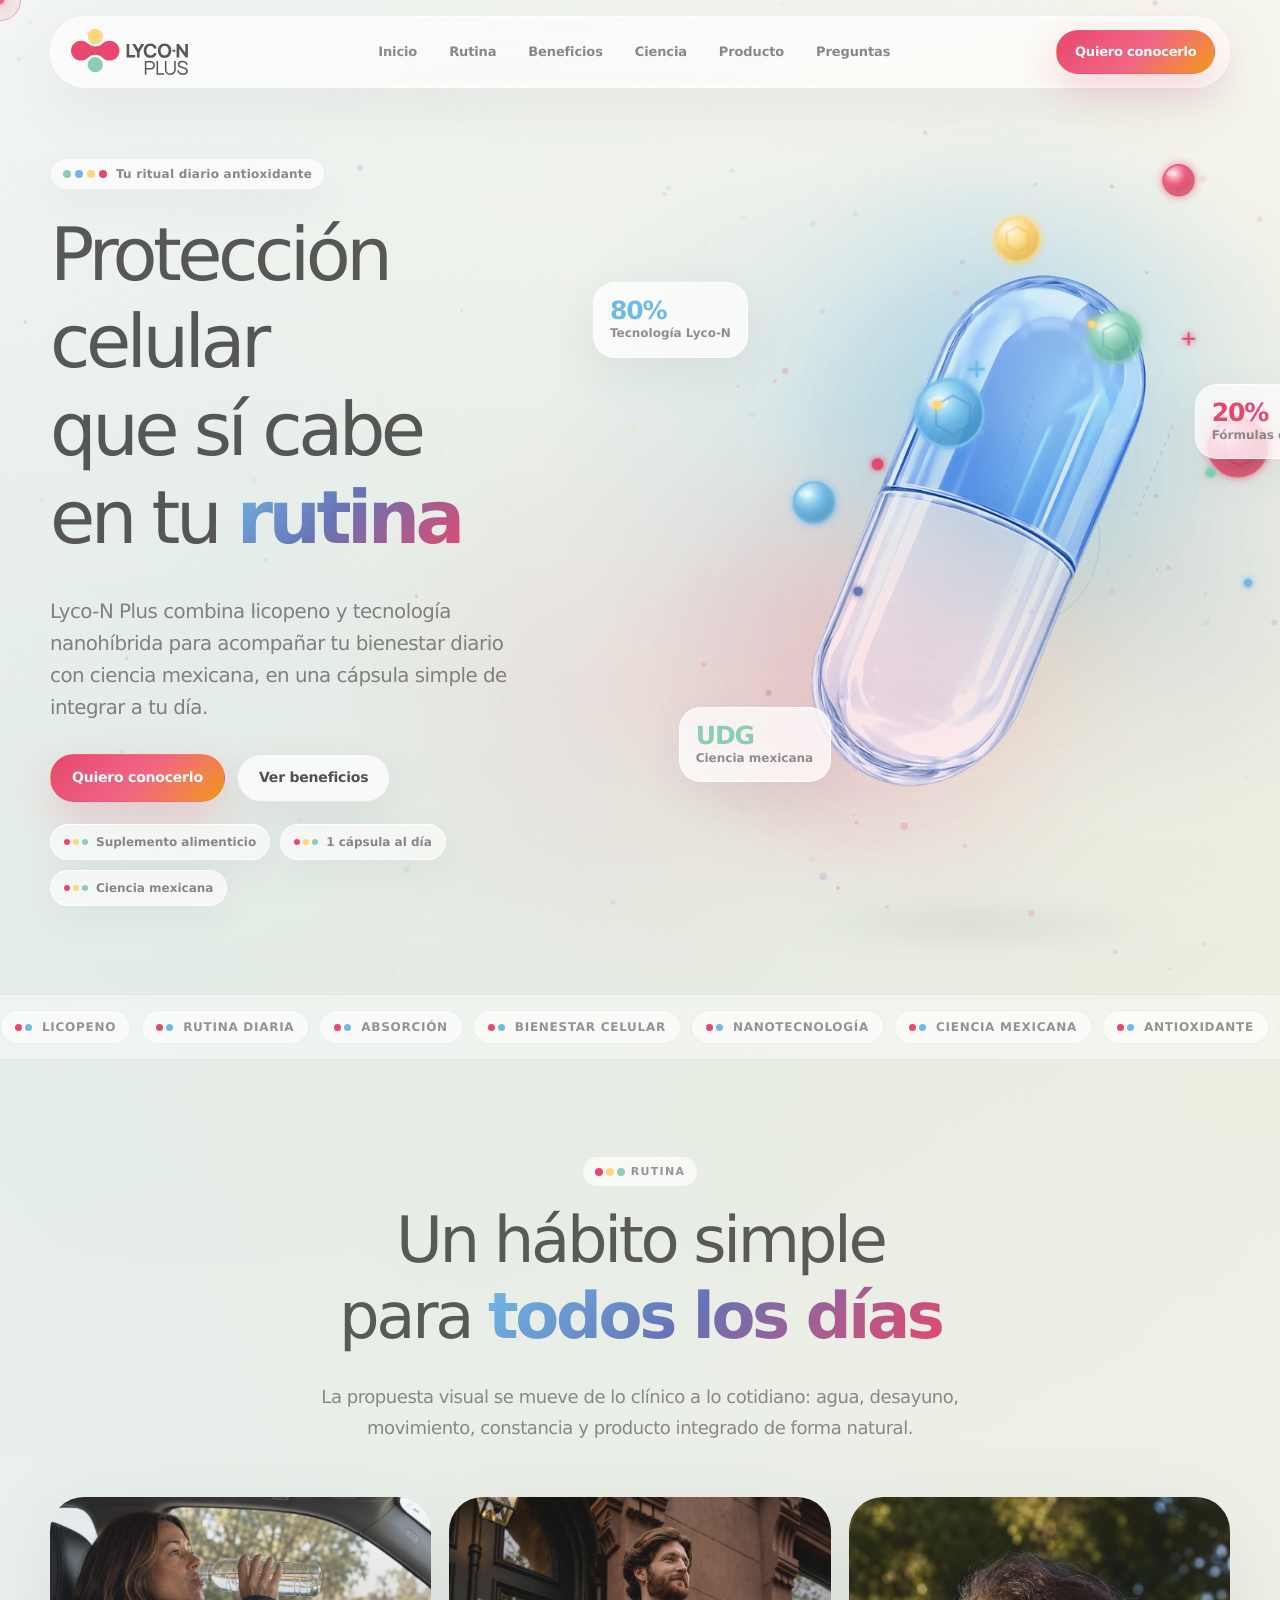
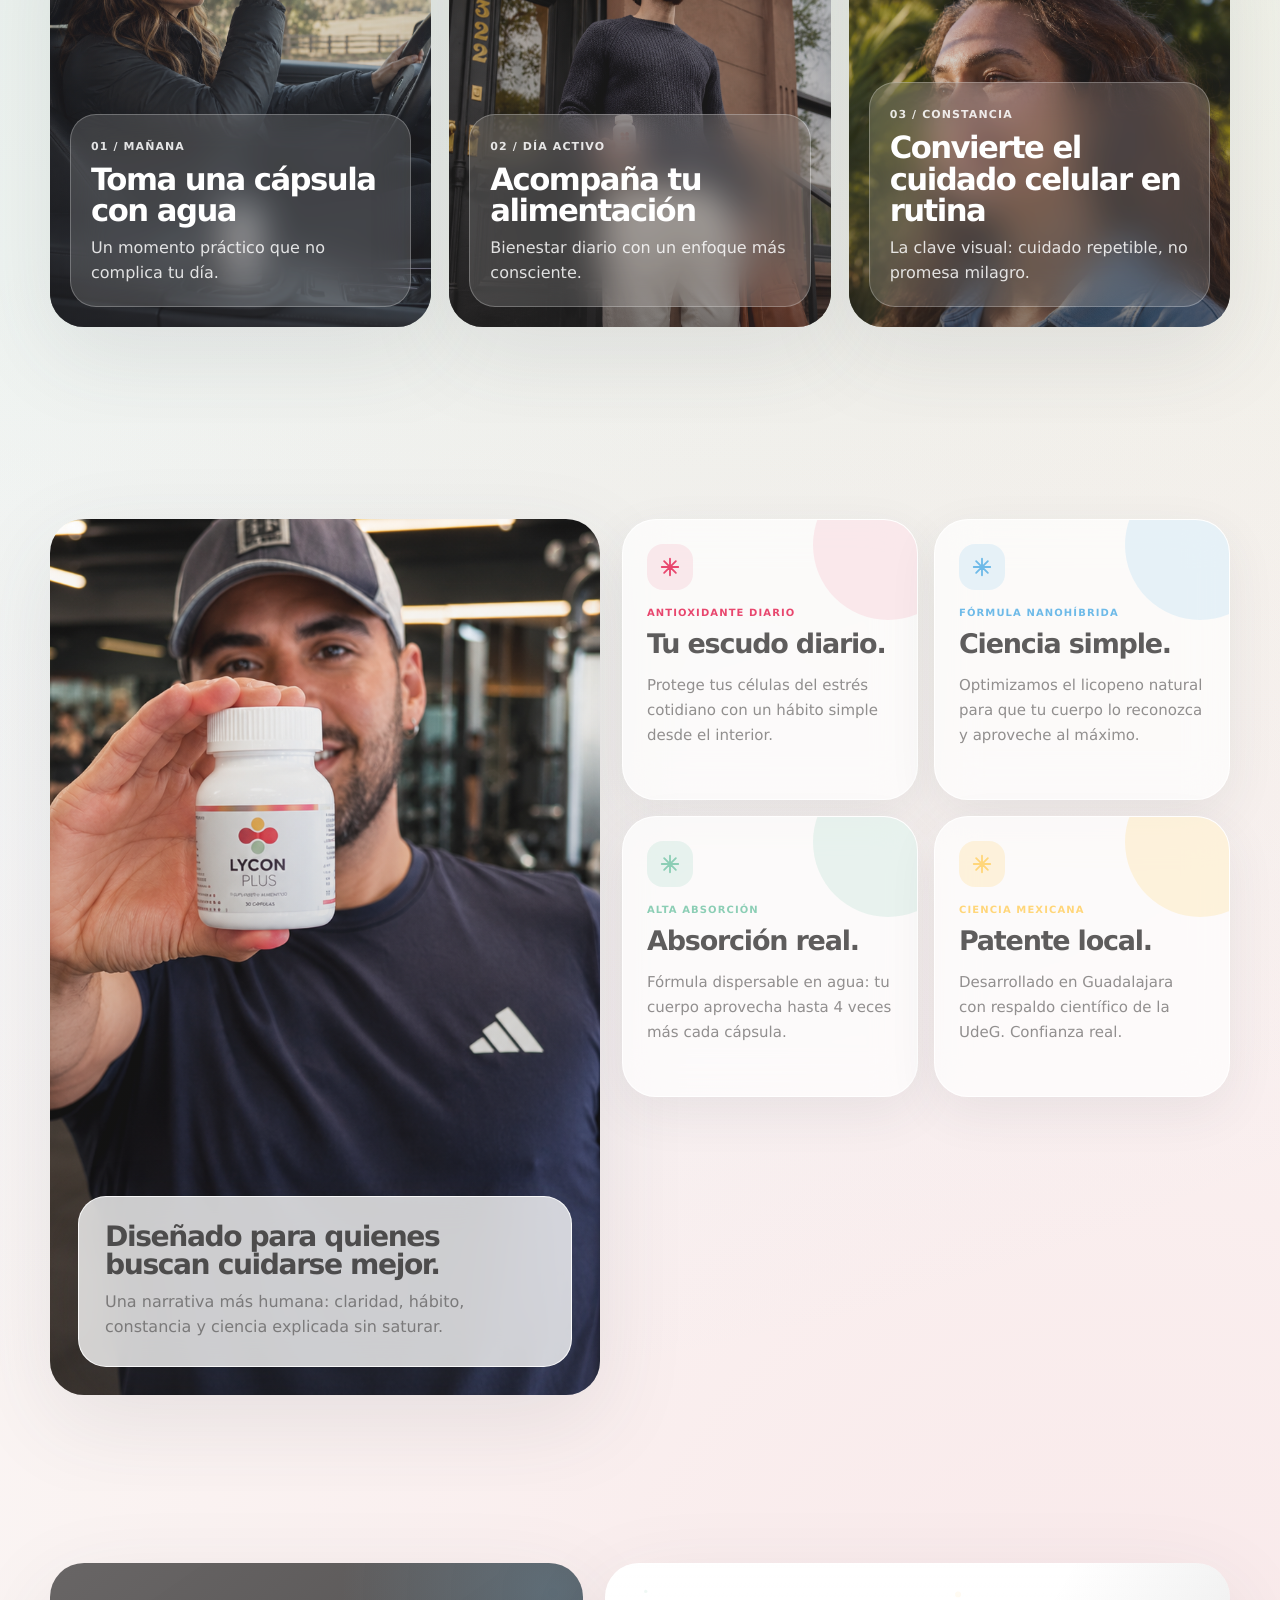
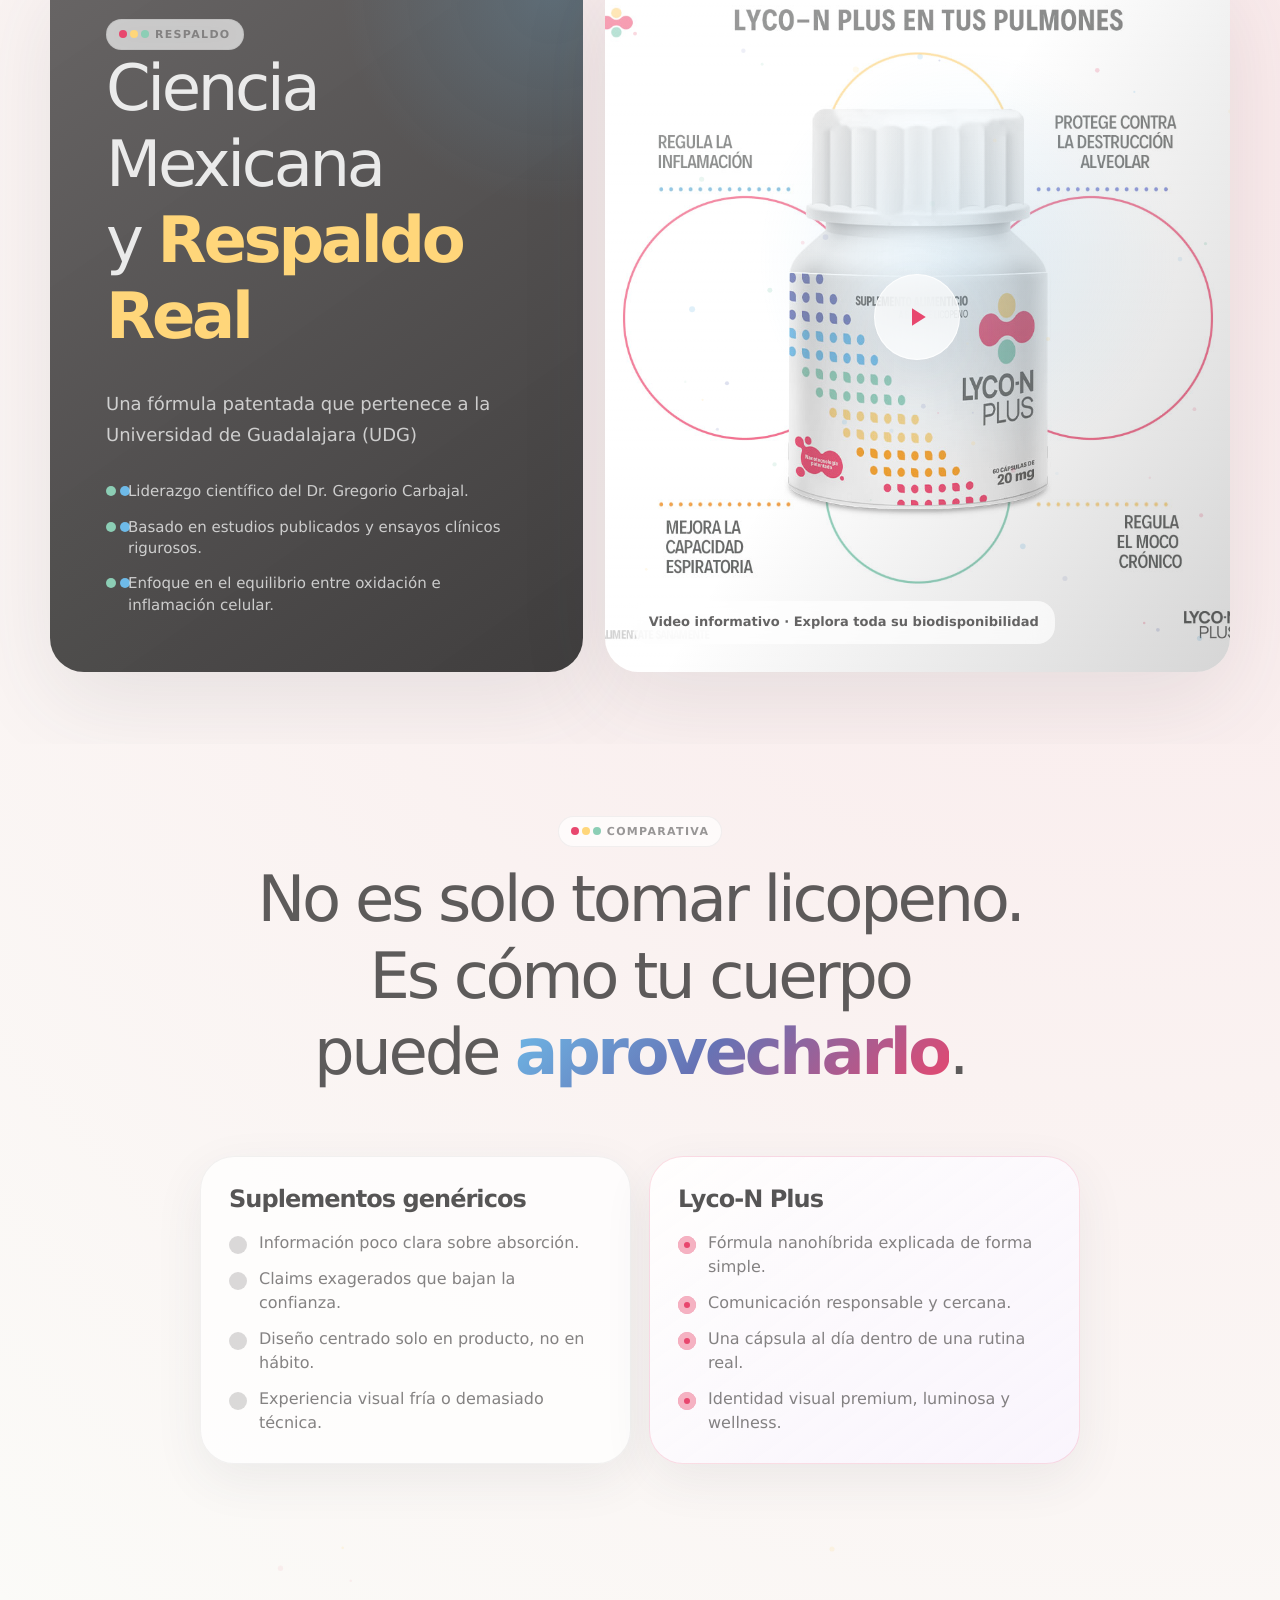
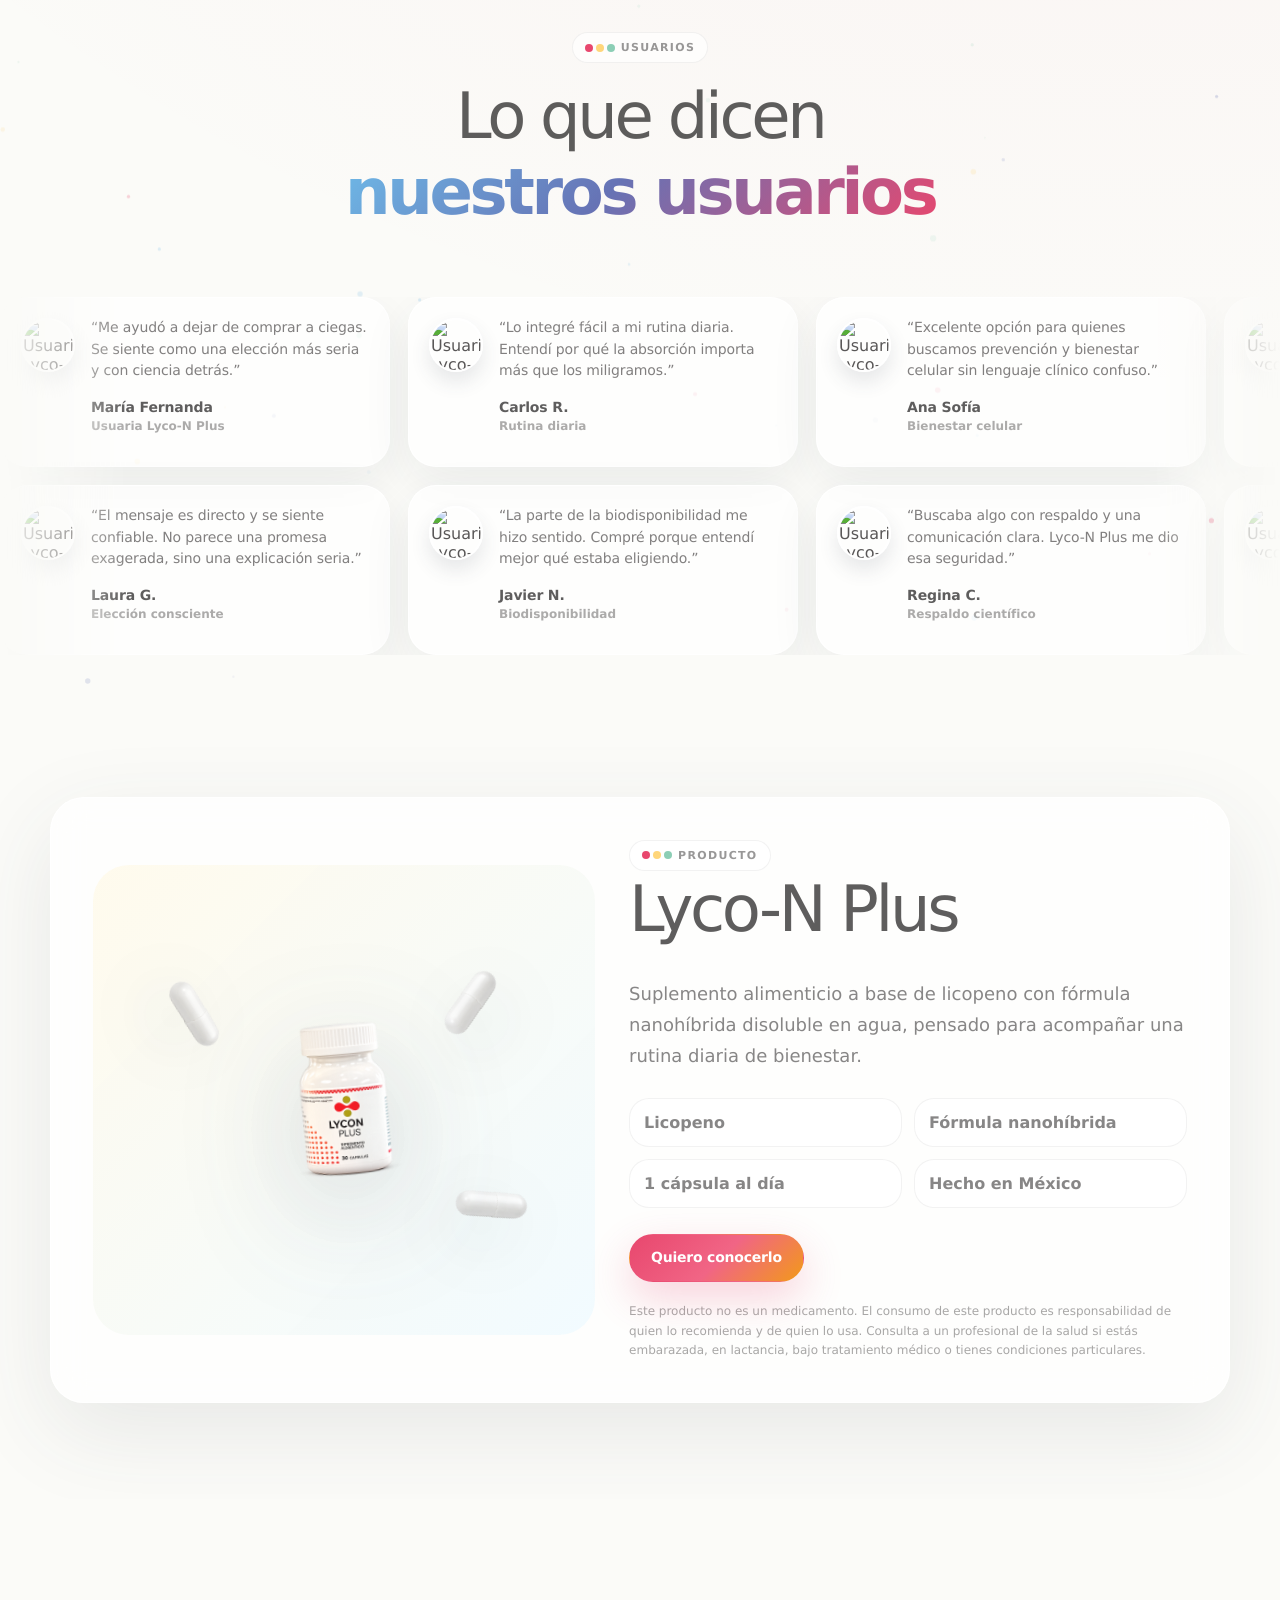
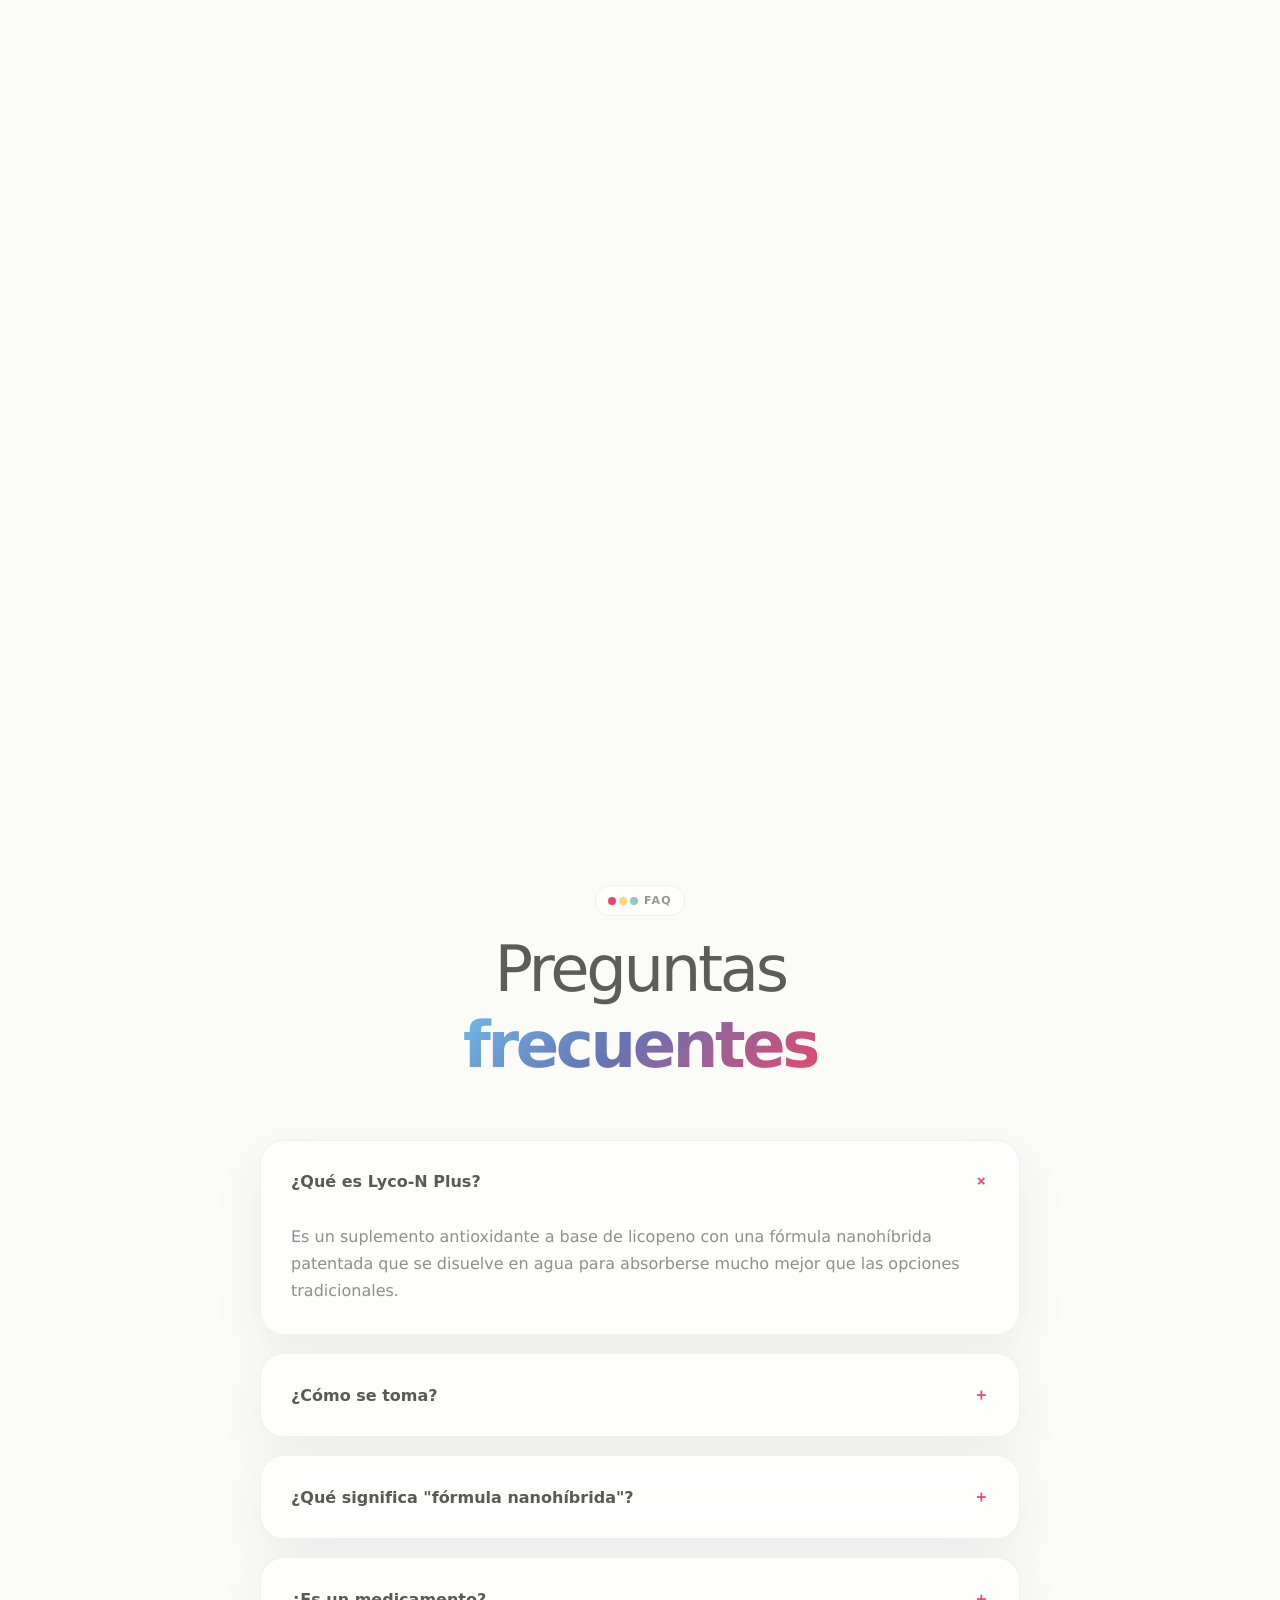
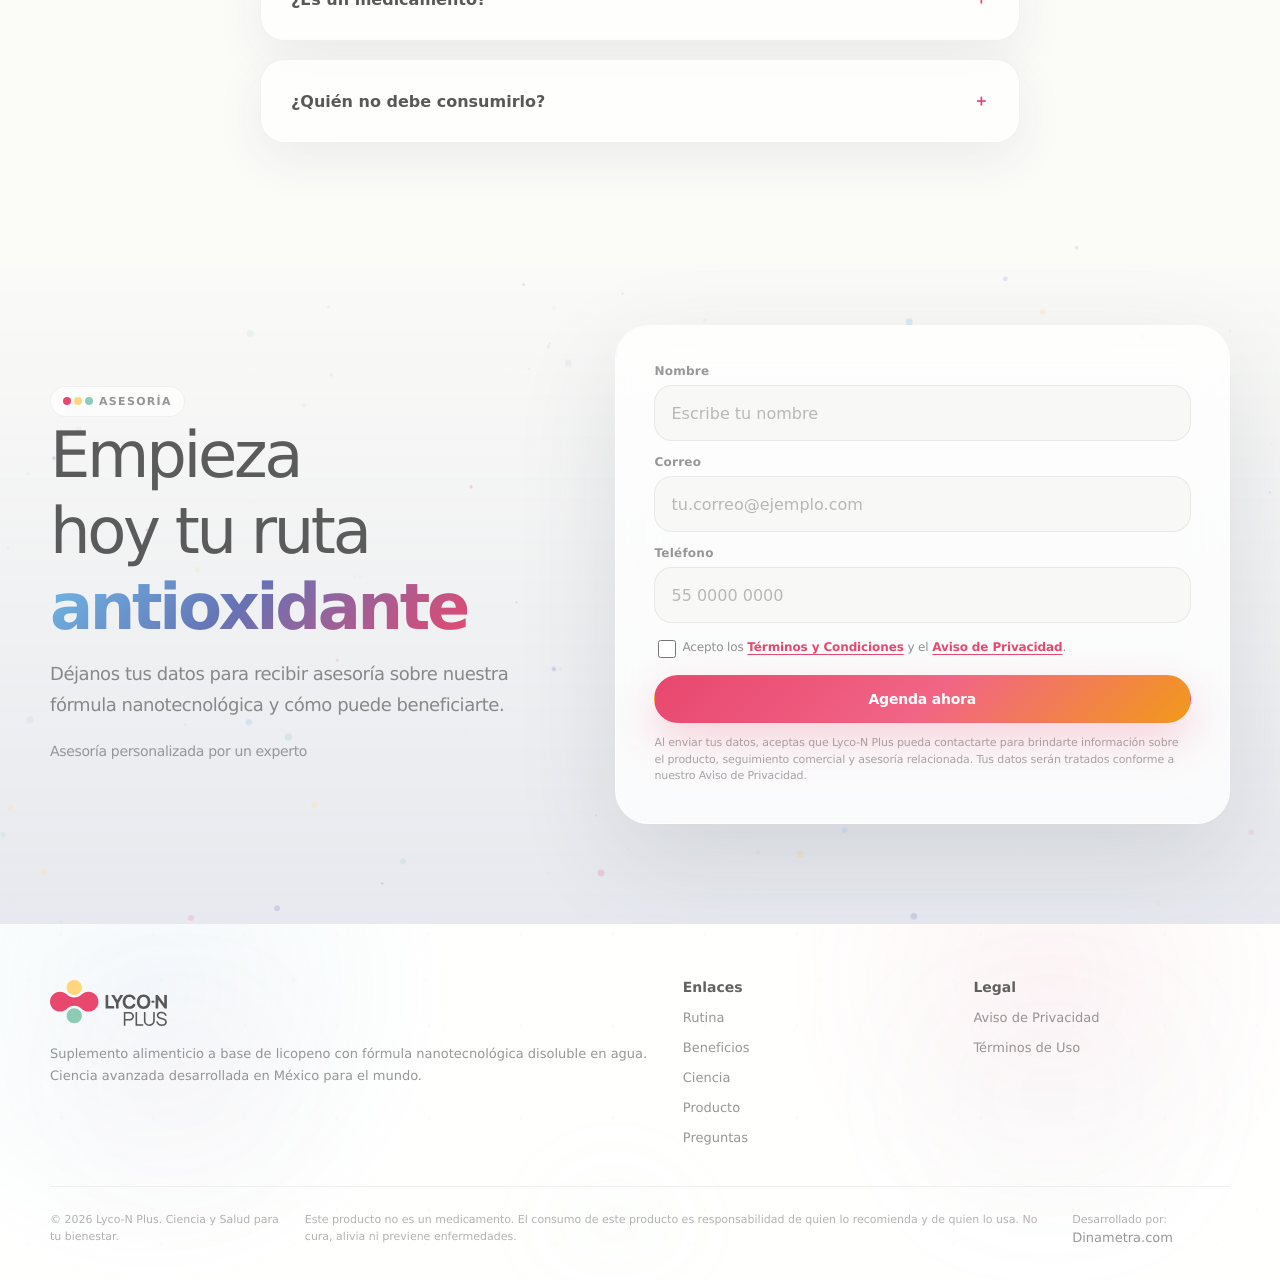
==== index.html @ 04363a89 "v3 lycon" ====
<!DOCTYPE html>
<html lang="es">
<head>
  <meta charset="UTF-8" />
  <meta name="viewport" content="width=device-width, initial-scale=1.0" />
  <title>Lyco-N Plus | Protección celular con 80% de absorción</title>
  <meta name="description" content="Lyco-N Plus: fórmula nanohíbrida con 80% de absorción. Ciencia mexicana patentada por la UDG." />
  <link rel="icon" type="image/svg+xml" href="[data-uri]" />
  <link rel="stylesheet" href="style.css">
</head>
<body>
<div class="progress-bar" id="progressBar"></div>
<div class="cursor-dot" id="cursorDot"></div>
<div class="cursor-follower" id="cursorFollower"></div>
<div class="noise"></div>

  <div class="page-shell">
    <nav class="nav" id="nav">
      <a href="#inicio" class="brand" aria-label="Lyco-N Plus inicio">
        <img src="[data-uri]" alt="Lyco-N Plus" />
      </a>
      <ul class="nav-links">
        <li><a href="#inicio">Inicio</a></li>
        <li><a href="#rutina">Rutina</a></li>
        <li><a href="#beneficios">Beneficios</a></li>
        <li><a href="#ciencia">Ciencia</a></li>
        <li><a href="#producto">Producto</a></li>
        <li><a href="#faq">Preguntas</a></li>
      </ul>
      <a href="#contacto" class="btn btn-primary btn-small btn-float">Quiero conocerlo</a>
    </nav>

    <section class="hero hero-premium" id="inicio">
      <canvas class="particle-canvas" data-particles="hero"></canvas>
      <div class="container hero-layout hero-layout-premium">
        <div class="hero-copy reveal is-visible">
          <div class="hero-kicker fade-up is-visible"><span class="dot"></span>Tu ritual diario antioxidante</div>
          <h1 class="split-title is-visible" aria-label="Protección celular que sí cabe en tu rutina">
            <span class="line-wrap"><span class="line">Protección celular</span></span>
            <span class="line-wrap"><span class="line">que sí cabe</span></span>
            <span class="line-wrap"><span class="line">en tu <strong>rutina</strong></span></span>
          </h1>
          <p class="hero-lead fade-up delay-1 is-visible">Lyco-N Plus combina licopeno y tecnología nanohíbrida para acompañar tu bienestar diario con ciencia mexicana, en una cápsula simple de integrar a tu día.</p>
          <div class="hero-actions fade-up delay-2 is-visible">
            <a href="#contacto" class="btn btn-primary btn-float">Quiero conocerlo</a>
            <a href="#beneficios" class="btn btn-soft btn-float">Ver beneficios</a>
          </div>
          <div class="trust-row fade-up delay-3 is-visible">
            <span>Suplemento alimenticio</span>
            <span>1 cápsula al día</span>
            <span>Ciencia mexicana</span>
          </div>
        </div>

        <div class="hero-visual hero-visual-premium" id="heroVisual" aria-label="Cápsula animada representando nanotecnología Lyco-N Plus">
          <!-- Glow rings -->
          <div class="glow-ring glow-ring-a"></div>
          <div class="glow-ring glow-ring-b"></div>
          <div class="glow-ring glow-ring-c"></div>

          <div class="premium-capsule png-capsule" id="capsuleScene">
            <div class="capsule-aura"></div>
            <div class="capsule-shadow-soft"></div>

            <!-- PNG real render -->
            <img
              class="capsule-png-img"
              src="assets/pill-02.png"
              alt="Cápsula Lyco-N Plus abriéndose con moléculas nanotecnológicas"
              draggable="false"
            />

            <!-- Partículas canvas encima del PNG -->
            <canvas class="capsule-particle-canvas" id="capsuleParticles"></canvas>

            <!-- Esferas/moléculas animadas encima del PNG -->
            <svg class="capsule-molecules-svg" viewBox="0 0 920 920" xmlns="http://www.w3.org/2000/svg" aria-hidden="true">
              <defs>
                <radialGradient id="omBlue" cx="35%" cy="28%" r="70%"><stop offset="0%" stop-color="#DFFFFF" stop-opacity=".97"/><stop offset="55%" stop-color="#6EBAE8" stop-opacity=".82"/><stop offset="100%" stop-color="#3A8EC4" stop-opacity=".60"/></radialGradient>
                <radialGradient id="omPink" cx="35%" cy="28%" r="70%"><stop offset="0%" stop-color="#FFE8EE" stop-opacity=".97"/><stop offset="55%" stop-color="#E8476E" stop-opacity=".78"/><stop offset="100%" stop-color="#C0304E" stop-opacity=".55"/></radialGradient>
                <radialGradient id="omGreen" cx="35%" cy="28%" r="70%"><stop offset="0%" stop-color="#E8FFF6" stop-opacity=".97"/><stop offset="55%" stop-color="#8CCEB5" stop-opacity=".80"/><stop offset="100%" stop-color="#5AAE8E" stop-opacity=".55"/></radialGradient>
                <radialGradient id="omYellow" cx="35%" cy="28%" r="70%"><stop offset="0%" stop-color="#FFFDE8" stop-opacity=".97"/><stop offset="55%" stop-color="#FFD67A" stop-opacity=".82"/><stop offset="100%" stop-color="#E8B030" stop-opacity=".55"/></radialGradient>
                <radialGradient id="omPurple" cx="35%" cy="28%" r="70%"><stop offset="0%" stop-color="#EEF0FF" stop-opacity=".97"/><stop offset="55%" stop-color="#6673B5" stop-opacity=".78"/><stop offset="100%" stop-color="#4A5490" stop-opacity=".55"/></radialGradient>
                <filter id="omGlow" x="-60%" y="-60%" width="220%" height="220%"><feGaussianBlur stdDeviation="5" result="b"/><feMerge><feMergeNode in="b"/><feMergeNode in="SourceGraphic"/></feMerge></filter>
                <filter id="omSparkGlow" x="-100%" y="-100%" width="300%" height="300%"><feGaussianBlur stdDeviation="3.5" result="b"/><feMerge><feMergeNode in="b"/><feMergeNode in="SourceGraphic"/></feMerge></filter>
              </defs>

              <!-- Moléculas flotantes que emergen de la cápsula -->
              <g filter="url(#omGlow)">
                <!-- M1 azul grande -->
                <g class="mol-float" style="--tx:-60px;--ty:-110px;--del:.5s;--dur:2.0s;--orb:7.2s;--ox:9px;--oy:-11px">
                  <circle cx="490" cy="430" r="40" fill="url(#omBlue)" stroke="#6EBAE8" stroke-width="3.5"/>
                  <ellipse cx="476" cy="417" rx="13" ry="7" fill="#FFFFFF" opacity=".44"/>
                  <path d="M474 420 l20 -11 20 11 v24 l-20 11 -20 -11z" fill="none" stroke="#4A8EC4" stroke-width="2.5" opacity=".52"/>
                  <circle cx="490" cy="430" r="40" fill="none" stroke="#FFFFFF" stroke-opacity=".14" stroke-width="2"/>
                </g>
                <!-- M2 verde -->
                <g class="mol-float" style="--tx:55px;--ty:-140px;--del:.85s;--dur:2.4s;--orb:8.4s;--ox:-7px;--oy:-13px">
                  <circle cx="570" cy="370" r="30" fill="url(#omGreen)" stroke="#8CCEB5" stroke-width="3"/>
                  <ellipse cx="558" cy="359" rx="10" ry="5.5" fill="#FFFFFF" opacity=".42"/>
                  <path d="M556 362 l15 -8 15 8 v18 l-15 8 -15 -8z" fill="none" stroke="#5AAE8E" stroke-width="2" opacity=".50"/>
                </g>
                <!-- M3 rosa -->
                <g class="mol-float" style="--tx:120px;--ty:-80px;--del:1.1s;--dur:2.2s;--orb:6.8s;--ox:11px;--oy:-8px">
                  <circle cx="650" cy="440" r="34" fill="url(#omPink)" stroke="#E8476E" stroke-width="3"/>
                  <ellipse cx="637" cy="428" rx="11" ry="6" fill="#FFFFFF" opacity=".40"/>
                  <path d="M635 431 l18 -10 18 10 v21 l-18 10 -18 -10z" fill="none" stroke="#C0304E" stroke-width="2.5" opacity=".50"/>
                </g>
                <!-- M4 amarillo arriba -->
                <g class="mol-float" style="--tx:-20px;--ty:-180px;--del:1.4s;--dur:2.6s;--orb:7.9s;--ox:-5px;--oy:-15px">
                  <circle cx="530" cy="295" r="26" fill="url(#omYellow)" stroke="#FFD67A" stroke-width="2.5"/>
                  <ellipse cx="519" cy="284" rx="9" ry="5" fill="#FFFFFF" opacity=".40"/>
                  <path d="M517 287 l13 -7 13 7 v15 l-13 7 -13 -7z" fill="none" stroke="#E8B030" stroke-width="2" opacity=".46"/>
                </g>
                <!-- M5 púrpura -->
                <g class="mol-float" style="--tx:165px;--ty:-145px;--del:1.7s;--dur:2.9s;--orb:9.2s;--ox:13px;--oy:-10px">
                  <circle cx="695" cy="330" r="23" fill="url(#omPurple)" stroke="#6673B5" stroke-width="2.5"/>
                  <ellipse cx="685" cy="320" rx="8" ry="4" fill="#FFFFFF" opacity=".38"/>
                  <path d="M683 323 l11 -6 11 6 v13 l-11 6 -11 -6z" fill="none" stroke="#4A5490" stroke-width="1.8" opacity=".44"/>
                </g>
                <!-- M6 azul pequeño izq -->
                <g class="mol-float" style="--tx:-130px;--ty:-45px;--del:.35s;--dur:1.9s;--orb:6.4s;--ox:-9px;--oy:-7px">
                  <circle cx="400" cy="470" r="24" fill="url(#omBlue)" stroke="#6EBAE8" stroke-width="2.5"/>
                  <ellipse cx="390" cy="460" rx="8" ry="4.5" fill="#FFFFFF" opacity=".38"/>
                </g>
                <!-- M7 verde lejano -->
                <g class="mol-float" style="--tx:200px;--ty:-50px;--del:2.0s;--dur:3.1s;--orb:8.8s;--ox:7px;--oy:-6px">
                  <circle cx="735" cy="475" r="20" fill="url(#omGreen)" stroke="#8CCEB5" stroke-width="2"/>
                  <ellipse cx="726" cy="466" rx="7" ry="3.5" fill="#FFFFFF" opacity=".36"/>
                </g>
                <!-- M8 rosa pequeño -->
                <g class="mol-float" style="--tx:90px;--ty:-210px;--del:2.3s;--dur:2.7s;--orb:7.5s;--ox:5px;--oy:-12px">
                  <circle cx="610" cy="255" r="18" fill="url(#omPink)" stroke="#E8476E" stroke-width="2"/>
                  <ellipse cx="602" cy="247" rx="6" ry="3.5" fill="#FFFFFF" opacity=".36"/>
                </g>
              </g>

              <!-- Líneas de conexión entre moléculas -->
              <g stroke-dasharray="4 7" stroke-linecap="round" opacity=".0" class="mol-bond">
                <line x1="490" y1="430" x2="570" y2="370" stroke="#6EBAE8" stroke-width="1.5"/>
                <line x1="570" y1="370" x2="650" y2="440" stroke="#8CCEB5" stroke-width="1.5"/>
                <line x1="490" y1="430" x2="530" y2="295" stroke="#6673B5" stroke-width="1.2"/>
                <line x1="650" y1="440" x2="695" y2="330" stroke="#E8476E" stroke-width="1.2"/>
              </g>

              <!-- Sparks / destellos -->
              <g filter="url(#omSparkGlow)">
                <circle class="v7-spark" style="--sp-del:0s;--sp-dur:3.2s"    cx="345" cy="380" r="7"   fill="#E8476E"/>
                <circle class="v7-spark" style="--sp-del:.55s;--sp-dur:2.9s"  cx="415" cy="310" r="5.5" fill="#FFD67A"/>
                <circle class="v7-spark" style="--sp-del:1.15s;--sp-dur:3.6s" cx="738" cy="390" r="6"   fill="#8CCEB5"/>
                <circle class="v7-spark" style="--sp-del:1.75s;--sp-dur:2.6s" cx="782" cy="520" r="5"   fill="#6EBAE8"/>
                <circle class="v7-spark" style="--sp-del:.35s;--sp-dur:4.1s"  cx="322" cy="530" r="5.5" fill="#6673B5"/>
                <circle class="v7-spark" style="--sp-del:2.3s;--sp-dur:3.3s"  cx="598" cy="215" r="4.5" fill="#FFD67A"/>
                <!-- Cruces -->
                <g class="v7-spark" style="--sp-del:.9s;--sp-dur:2.7s" transform="translate(462,268)">
                  <rect x="-1.5" y="-10" width="3" height="20" rx="1.5" fill="#6EBAE8"/>
                  <rect x="-10"  y="-1.5" width="20" height="3"  rx="1.5" fill="#6EBAE8"/>
                </g>
                <g class="v7-spark" style="--sp-del:1.5s;--sp-dur:3.9s" transform="translate(712,232)">
                  <rect x="-1.2" y="-8"  width="2.4" height="16" rx="1.2" fill="#E8476E"/>
                  <rect x="-8"   y="-1.2" width="16" height="2.4" rx="1.2" fill="#E8476E"/>
                </g>
              </g>
            </svg>

            <!-- Floating stat cards -->
            <div class="hero-stat stat-a"><b>80%</b><span>Tecnología Lyco-N</span></div>
            <div class="hero-stat stat-b"><b>20%</b><span>Fórmulas en aceite</span></div>
            <div class="hero-stat stat-c"><b>UDG</b><span>Ciencia mexicana</span></div>
          </div>
        </div>
      </div>
    </section>

    <div class="marquee-strip" aria-hidden="true">
      <div class="keyword-track">
        <span>Licopeno</span><span>Rutina diaria</span><span>Absorción</span><span>Bienestar celular</span><span>Nanotecnología</span><span>Ciencia mexicana</span><span>Antioxidante</span><span>Constancia</span>
        <span>Licopeno</span><span>Rutina diaria</span><span>Absorción</span><span>Bienestar celular</span><span>Nanotecnología</span><span>Ciencia mexicana</span><span>Antioxidante</span><span>Constancia</span>
      </div>
    </div>

    <section class="section" id="rutina">
      <div class="container">
        <div class="section-head reveal">
          <span class="eyebrow fade-up">Rutina</span>
          <h2 class="split-title">
            <span class="line-wrap"><span class="line">Un hábito simple</span></span>
            <span class="line-wrap"><span class="line">para <strong>todos los días</strong></span></span>
          </h2>
          <p class="section-copy fade-up delay-1">La propuesta visual se mueve de lo clínico a lo cotidiano: agua, desayuno, movimiento, constancia y producto integrado de forma natural.</p>
        </div>
        <div class="routine-grid">
          <article class="routine-card reveal video-fallback" style="--fallback-image:url('assets/imagen-03.png')">
            <div class="content"><small>01 / mañana</small><h3>Toma una cápsula con agua</h3><p>Un momento práctico que no complica tu día.</p></div>
          </article>
          <article class="routine-card reveal video-fallback" style="--fallback-image:url('assets/imagen-02.png')">
            <div class="content"><small>02 / día activo</small><h3>Acompaña tu alimentación</h3><p>Bienestar diario con un enfoque más consciente.</p></div>
          </article>
          <article class="routine-card reveal video-fallback" style="--fallback-image:url('assets/imagen-04.png')">
            <div class="content"><small>03 / constancia</small><h3>Convierte el cuidado celular en rutina</h3><p>La clave visual: cuidado repetible, no promesa milagro.</p></div>
          </article>
        </div>
      </div>
    </section>

    <section class="section" id="beneficios">
      <div class="container benefit-layout">
        <div class="benefit-panel reveal">
          <div class="benefit-image video-fallback" style="--fallback-image:url('assets/imagen-01.png')"></div>
          <div class="floating-note">
            <h3>Diseñado para quienes buscan cuidarse mejor.</h3>
            <p>Una narrativa más humana: claridad, hábito, constancia y ciencia explicada sin saturar.</p>
          </div>
        </div>
        <div class="benefit-grid">
            <article class="benefit-card reveal " style="--accent:var(--pink); --accent-soft:rgba(232,71,110,.10);">
              <div class="icon-mark" aria-hidden="true"><svg viewBox="0 0 24 24" fill="none" stroke="currentColor"><path d="M12 3v18M3 12h18M5.6 5.6l12.8 12.8M18.4 5.6 5.6 18.4" stroke-linecap="round"/></svg></div>
              <span class="benefit-label">Antioxidante diario</span>
              <h3>Tu escudo diario.</h3>
              <p>Protege tus células del estrés cotidiano con un hábito simple desde el interior.</p>
            </article>
            <article class="benefit-card reveal delay-1" style="--accent:var(--blue); --accent-soft:rgba(110,186,232,.15);">
              <div class="icon-mark" aria-hidden="true"><svg viewBox="0 0 24 24" fill="none" stroke="currentColor"><path d="M12 3v18M3 12h18M5.6 5.6l12.8 12.8M18.4 5.6 5.6 18.4" stroke-linecap="round"/></svg></div>
              <span class="benefit-label">Fórmula nanohíbrida</span>
              <h3>Ciencia simple.</h3>
              <p>Optimizamos el licopeno natural para que tu cuerpo lo reconozca y aproveche al máximo.</p>
            </article>
            <article class="benefit-card reveal delay-2" style="--accent:var(--green); --accent-soft:rgba(140,206,181,.18);">
              <div class="icon-mark" aria-hidden="true"><svg viewBox="0 0 24 24" fill="none" stroke="currentColor"><path d="M12 3v18M3 12h18M5.6 5.6l12.8 12.8M18.4 5.6 5.6 18.4" stroke-linecap="round"/></svg></div>
              <span class="benefit-label">Alta absorción</span>
              <h3>Absorción real.</h3>
              <p>Fórmula dispersable en agua: tu cuerpo aprovecha hasta 4 veces más cada cápsula.</p>
            </article>
            <article class="benefit-card reveal delay-3" style="--accent:var(--yellow); --accent-soft:rgba(255,214,122,.24);">
              <div class="icon-mark" aria-hidden="true"><svg viewBox="0 0 24 24" fill="none" stroke="currentColor"><path d="M12 3v18M3 12h18M5.6 5.6l12.8 12.8M18.4 5.6 5.6 18.4" stroke-linecap="round"/></svg></div>
              <span class="benefit-label">Ciencia mexicana</span>
              <h3>Patente local.</h3>
              <p>Desarrollado en Guadalajara con respaldo científico de la UdeG. Confianza real.</p>
            </article>
            <article class="benefit-card reveal delay-1" style="--accent:var(--orange); --accent-soft:rgba(242,153,26,.14);">
              <div class="icon-mark" aria-hidden="true"><svg viewBox="0 0 24 24" fill="none" stroke="currentColor"><path d="M12 3v18M3 12h18M5.6 5.6l12.8 12.8M18.4 5.6 5.6 18.4" stroke-linecap="round"/></svg></div>
              <span class="benefit-label">Rutina práctica</span>
              <h3>Sin enredos.</h3>
              <p>Una sola cápsula por la mañana con tu vaso de agua. Así de fácil.</p>
            </article>
            <article class="benefit-card reveal delay-2" style="--accent:var(--purple); --accent-soft:rgba(102,115,181,.14);">
              <div class="icon-mark" aria-hidden="true"><svg viewBox="0 0 24 24" fill="none" stroke="currentColor"><path d="M12 3v18M3 12h18M5.6 5.6l12.8 12.8M18.4 5.6 5.6 18.4" stroke-linecap="round"/></svg></div>
              <span class="benefit-label">Compra informada</span>
              <h3>Transparencia.</h3>
              <p>Respuestas claras, base científica y cero promesas milagro. Cuidado honesto.</p>
            </article>
        </div>
      </div>
    </section>

    <section class="section section-tight" id="ciencia">
      <div class="container science-wrap">
        <div class="science-copy reveal">
          <span class="eyebrow fade-up">Respaldo</span>
          <h2 class="split-title">
            <span class="line-wrap"><span class="line">Ciencia Mexicana</span></span>
            <span class="line-wrap"><span class="line">y <strong>Respaldo Real</strong></span></span>
          </h2>
          <p class="fade-up delay-1">Una fórmula patentada que pertenece a la Universidad de Guadalajara (UDG)</p>
          <ul class="science-list">
            <li class="fade-up delay-1">Liderazgo científico del Dr. Gregorio Carbajal.</li>
            <li class="fade-up delay-2">Basado en estudios publicados y ensayos clínicos rigurosos.</li>
            <li class="fade-up delay-3">Enfoque en el equilibrio entre oxidación e inflamación celular.</li>
          </ul>
        </div>
        <div class="video-card reveal" id="videoCard">
          <canvas class="particle-canvas" data-particles="video"></canvas>
          <div class="play-btn"><svg width="30" height="30" viewBox="0 0 24 24" fill="currentColor"><path d="M8 5v14l11-7L8 5Z"/></svg></div>
          <div class="video-caption">Video informativo · Explora toda su biodisponibilidad</div>
        </div>
      </div>
    </section>

    <section class="section section-tight" id="comparativa">
      <div class="container">
        <div class="section-head reveal">
          <span class="eyebrow fade-up">Comparativa</span>
          <h2 class="split-title">
            <span class="line-wrap"><span class="line">No es solo tomar licopeno.</span></span>
            <span class="line-wrap"><span class="line">Es cómo tu cuerpo puede <strong>aprovecharlo</strong>.</span></span>
          </h2>
        </div>
        <div class="compare-wrap">
          <article class="compare-card reveal">
            <h3>Suplementos genéricos</h3>
            <ul class="check-list muted">
              <li>Información poco clara sobre absorción.</li>
              <li>Claims exagerados que bajan la confianza.</li>
              <li>Diseño centrado solo en producto, no en hábito.</li>
              <li>Experiencia visual fría o demasiado técnica.</li>
            </ul>
          </article>
          <article class="compare-card featured reveal delay-1">
            <h3>Lyco-N Plus</h3>
            <ul class="check-list">
              <li>Fórmula nanohíbrida explicada de forma simple.</li>
              <li>Comunicación responsable y cercana.</li>
              <li>Una cápsula al día dentro de una rutina real.</li>
              <li>Identidad visual premium, luminosa y wellness.</li>
            </ul>
          </article>
        </div>
      </div>
    </section>

    <section class="section testimonials" id="testimonios">
      <canvas class="particle-canvas" data-particles="soft"></canvas>
      <div class="container">
        <div class="section-head reveal">
          <span class="eyebrow fade-up">Usuarios</span>
          <h2 class="split-title">
            <span class="line-wrap"><span class="line">Lo que dicen</span></span>
            <span class="line-wrap"><span class="line"><strong>nuestros usuarios</strong></span></span>
          </h2>
        </div>
      </div>
      <div class="testimonial-marquee reveal">
        <div class="testimonial-track left">
          <article class="testimonial-card"><img src="https://images.unsplash.com/photo-1494790108377-be9c29b29330?auto=format&fit=crop&w=120&q=80" alt="Usuario Lyco-N Plus"><div><p>“Me ayudó a dejar de comprar a ciegas. Se siente como una elección más seria y con ciencia detrás.”</p><strong>María Fernanda</strong><span>Usuaria Lyco-N Plus</span></div></article>
          <article class="testimonial-card"><img src="https://images.unsplash.com/photo-1500648767791-00dcc994a43e?auto=format&fit=crop&w=120&q=80" alt="Usuario Lyco-N Plus"><div><p>“Lo integré fácil a mi rutina diaria. Entendí por qué la absorción importa más que los miligramos.”</p><strong>Carlos R.</strong><span>Rutina diaria</span></div></article>
          <article class="testimonial-card"><img src="https://images.unsplash.com/photo-1544005313-94ddf0286df2?auto=format&fit=crop&w=120&q=80" alt="Usuario Lyco-N Plus"><div><p>“Excelente opción para quienes buscamos prevención y bienestar celular sin lenguaje clínico confuso.”</p><strong>Ana Sofía</strong><span>Bienestar celular</span></div></article>
          <article class="testimonial-card"><img src="https://images.unsplash.com/photo-1531123897727-8f129e1688ce?auto=format&fit=crop&w=120&q=80" alt="Usuario Lyco-N Plus"><div><p>“Me gustó que el enfoque es claro: ciencia, absorción y una explicación fácil de entender.”</p><strong>Paola M.</strong><span>Compra informada</span></div></article>
          <article class="testimonial-card"><img src="https://images.unsplash.com/photo-1494790108377-be9c29b29330?auto=format&fit=crop&w=120&q=80" alt="Usuario Lyco-N Plus"><div><p>“Me ayudó a dejar de comprar a ciegas. Se siente como una elección más seria y con ciencia detrás.”</p><strong>María Fernanda</strong><span>Usuaria Lyco-N Plus</span></div></article>
          <article class="testimonial-card"><img src="https://images.unsplash.com/photo-1500648767791-00dcc994a43e?auto=format&fit=crop&w=120&q=80" alt="Usuario Lyco-N Plus"><div><p>“Lo integré fácil a mi rutina diaria. Entendí por qué la absorción importa más que los miligramos.”</p><strong>Carlos R.</strong><span>Rutina diaria</span></div></article>
        </div>
        <div class="testimonial-track right">
          <article class="testimonial-card"><img src="https://images.unsplash.com/photo-1508214751196-bcfd4ca60f91?auto=format&fit=crop&w=120&q=80" alt="Usuario Lyco-N Plus"><div><p>“El mensaje es directo y se siente confiable. No parece una promesa exagerada, sino una explicación seria.”</p><strong>Laura G.</strong><span>Elección consciente</span></div></article>
          <article class="testimonial-card"><img src="https://images.unsplash.com/photo-1507003211169-0a1dd7228f2d?auto=format&fit=crop&w=120&q=80" alt="Usuario Lyco-N Plus"><div><p>“La parte de la biodisponibilidad me hizo sentido. Compré porque entendí mejor qué estaba eligiendo.”</p><strong>Javier N.</strong><span>Biodisponibilidad</span></div></article>
          <article class="testimonial-card"><img src="https://images.unsplash.com/photo-1517841905240-472988babdf9?auto=format&fit=crop&w=120&q=80" alt="Usuario Lyco-N Plus"><div><p>“Buscaba algo con respaldo y una comunicación clara. Lyco-N Plus me dio esa seguridad.”</p><strong>Regina C.</strong><span>Respaldo científico</span></div></article>
          <article class="testimonial-card"><img src="https://images.unsplash.com/photo-1519345182560-3f2917c472ef?auto=format&fit=crop&w=120&q=80" alt="Usuario Lyco-N Plus"><div><p>“Se nota diferente cuando una fórmula explica cómo se aprovecha, no solo cuánto contiene.”</p><strong>Roberto A.</strong><span>Información clara</span></div></article>
          <article class="testimonial-card"><img src="https://images.unsplash.com/photo-1508214751196-bcfd4ca60f91?auto=format&fit=crop&w=120&q=80" alt="Usuario Lyco-N Plus"><div><p>“El mensaje es directo y se siente confiable. No parece una promesa exagerada, sino una explicación seria.”</p><strong>Laura G.</strong><span>Elección consciente</span></div></article>
          <article class="testimonial-card"><img src="https://images.unsplash.com/photo-1507003211169-0a1dd7228f2d?auto=format&fit=crop&w=120&q=80" alt="Usuario Lyco-N Plus"><div><p>“La parte de la biodisponibilidad me hizo sentido. Compré porque entendí mejor qué estaba eligiendo.”</p><strong>Javier N.</strong><span>Biodisponibilidad</span></div></article>
        </div>
      </div>
    </section>

    <section class="section product-section" id="producto">
      <div class="container">
        <div class="product-card reveal">
          <div class="product-showcase">
            <div class="capsules" aria-hidden="true"><span class="capsule-mini"><img src="assets/pill-03.png" alt="" /></span><span class="capsule-mini"><img src="assets/pill-03.png" alt="" /></span><span class="capsule-mini"><img src="assets/pill-03.png" alt="" /></span></div>
            <img class="product-img-main" src="assets/product-01.png" alt="Lyco-N Plus" />
          </div>
          <div class="product-copy">
            <span class="eyebrow fade-up">Producto</span>
            <h2 class="split-title"><span class="line-wrap"><span class="line">Lyco-N Plus</span></span></h2>
            <p>Suplemento alimenticio a base de licopeno con fórmula nanohíbrida disoluble en agua, pensado para acompañar una rutina diaria de bienestar.</p>
            <div class="product-points">
              <span>Licopeno</span><span>Fórmula nanohíbrida</span><span>1 cápsula al día</span><span>Hecho en México</span>
            </div>
            <a class="btn btn-primary btn-float" href="#contacto">Quiero conocerlo</a>
            <div class="disclaimer">Este producto no es un medicamento. El consumo de este producto es responsabilidad de quien lo recomienda y de quien lo usa. Consulta a un profesional de la salud si estás embarazada, en lactancia, bajo tratamiento médico o tienes condiciones particulares.</div>
          </div>
        </div>
      </div>
    </section>

 <section class="section" id="videos">
      <div class="container">
        <div class="section-head reveal">
          <div class="eyebrow">Estilo de Vida</div>
          <h2>Rutina de mañana</h2>
        </div>
        <div class="video-gallery">
          <article class="gallery-main reveal video-fallback" style="--fallback-image:url('https://images.unsplash.com/photo-1556909114-f6e7ad7d3136?auto=format&fit=crop&w=1200&q=80')">
            <video autoplay muted loop playsinline preload="metadata" poster="https://images.unsplash.com/photo-1556909114-f6e7ad7d3136?auto=format&fit=crop&w=1200&q=80"><source src="https://videos.pexels.com/video-files/854057/854057-hd_1920_1080_25fps.mp4" type="video/mp4"></video>
            <div class="gallery-label"><b>El primer gran gesto de tu día.</b><span>Cuidar de ti no toma tiempo. Una cápsula con agua por la mañana acompaña tu desayuno de forma 100% natural.</span></div>
          </article>
          <div class="gallery-side-wrap">
            <article class="gallery-side reveal delay-1 video-fallback" style="--fallback-image:url('https://images.unsplash.com/photo-1556911220-bff31c812dba?auto=format&fit=crop&w=900&q=80')">
              <video autoplay muted loop playsinline preload="metadata" poster="https://images.unsplash.com/photo-1556911220-bff31c812dba?auto=format&fit=crop&w=900&q=80"><source src="https://videos.pexels.com/video-files/6646563/6646563-hd_1920_1080_24fps.mp4" type="video/mp4"></video>
              <div class="gallery-label"><b>Disolución inteligente</b><span>Diseñado para mezclarse con agua, facilitando una digestión ligera y rápida, sin necesidad de aceites pesados.
</span></div>
            </article>
            <article class="gallery-side reveal delay-2 video-fallback" style="--fallback-image:url('https://images.unsplash.com/photo-1576678927484-cc907957088c?auto=format&fit=crop&w=900&q=80')">
              <video autoplay muted loop playsinline preload="metadata" poster="https://images.unsplash.com/photo-1576678927484-cc907957088c?auto=format&fit=crop&w=900&q=80"><source src="https://videos.pexels.com/video-files/3129957/3129957-uhd_2560_1440_30fps.mp4" type="video/mp4"></video>
              <div class="gallery-label"><b> Respaldado por expertos</b><span>Llevamos la alta ciencia molecular fuera del laboratorio para transformarla en un hábito diario y sostenible.</span></div>
            </article>
          </div>
        </div>
      </div>
    </section>


<section class="section faq" id="faq">
      <div class="container faq-shell">
        <div class="section-head reveal">
          <span class="eyebrow fade-up">FAQ</span>
          <h2 class="split-title"><span class="line-wrap"><span class="line">Preguntas</span></span><span class="line-wrap"><span class="line"><strong>frecuentes</strong></span></span></h2>
        </div>
        <div class="faq-item reveal active">
          <button class="faq-btn" type="button"><span>¿Qué es Lyco-N Plus?</span><span class="faq-icon">＋</span></button>
          <div class="faq-panel"><p>Es un suplemento antioxidante a base de licopeno con una fórmula nanohíbrida patentada que se disuelve en agua para absorberse mucho mejor que las opciones tradicionales.</p></div>
        </div>
        <div class="faq-item reveal">
          <button class="faq-btn" type="button"><span>¿Cómo se toma?</span><span class="faq-icon">＋</span></button>
          <div class="faq-panel"><p>Solo toma 1 cápsula al día por la mañana junto con un vaso de agua y tu desayuno habitual.</p></div>
        </div>
        <div class="faq-item reveal">
          <button class="faq-btn" type="button"><span>¿Qué significa &quot;fórmula nanohíbrida&quot;?</span><span class="faq-icon">＋</span></button>
          <div class="faq-panel"><p>Significa que redujimos el tamaño del licopeno y lo hicimos amigable con el agua, logrando que tu cuerpo absorba el 80% del ingrediente en lugar del 20% de un suplemento común.</p></div>
        </div>
        <div class="faq-item reveal">
          <button class="faq-btn" type="button"><span>¿Es un medicamento?</span><span class="faq-icon">＋</span></button>
          <div class="faq-panel"><p>No, es un suplemento alimenticio. Su objetivo es el balance antioxidante cotidiano; no cura, trata ni previene enfermedades.</p></div>
        </div>
        <div class="faq-item reveal">
          <button class="faq-btn" type="button"><span>¿Quién no debe consumirlo?</span><span class="faq-icon">＋</span></button>
          <div class="faq-panel"><p>Es seguro para la mayoría de los adultos, pero no se recomienda en personas con enfermedades renales. Si estás embarazada o bajo tratamiento, consulta a tu médico.</p></div>
        </div>
      </div>
    </section>

    <section class="cta-form" id="contacto">
      <canvas class="particle-canvas" data-particles="form"></canvas>
      <div class="container cta-grid">
        <div class="cta-copy reveal">
          <span class="eyebrow fade-up">Asesoría</span>
          <h2 class="split-title">
            <span class="line-wrap"><span class="line">Empieza hoy tu ruta</span></span>
            <span class="line-wrap"><span class="line"><strong>antioxidante</strong></span></span>
          </h2>
          <p class="section-copy fade-up delay-1">Déjanos tus datos para recibir asesoría sobre nuestra fórmula nanotecnológica y cómo puede beneficiarte.</p>
          <p class="section-copy fade-up delay-2" style="font-size:14px; margin-top:18px; color:rgba(89,87,87,.58);">Asesoría personalizada por un experto</p>
        </div>
        <div class="form-card reveal delay-1">
          <form action="thankyou.html" method="get">
            <div class="field">
              <label for="nombre">Nombre</label>
              <input id="nombre" name="nombre" type="text" placeholder="Escribe tu nombre" autocomplete="name" />
            </div>
            <div class="field">
              <label for="correo">Correo</label>
              <input id="correo" name="correo" type="email" placeholder="tu.correo@ejemplo.com" autocomplete="email" />
            </div>
            <div class="field">
              <label for="telefono">Teléfono</label>
              <input id="telefono" name="telefono" type="tel" placeholder="55 0000 0000" autocomplete="tel" />
            </div>
            <label class="legal-check">
              <input type="checkbox" name="acepto_terminos" required />
              <span>Acepto los <a href="/terminos-y-condiciones" target="_blank" rel="noopener">Términos y Condiciones</a> y el <a href="/aviso-de-privacidad" target="_blank" rel="noopener">Aviso de Privacidad</a>.</span>
            </label>
            <button type="submit" class="btn btn-primary btn-float">Agenda ahora</button>
            <p class="legal-microcopy">Al enviar tus datos, aceptas que Lyco-N Plus pueda contactarte para brindarte información sobre el producto, seguimiento comercial y asesoría relacionada. Tus datos serán tratados conforme a nuestro Aviso de Privacidad.</p>
          </form>
        </div>
      </div>
    </section>

    <footer class="footer">
      <div class="container">
        <div class="footer-grid">
          <div>
            <img class="footer-logo" src="[data-uri]" alt="Lyco-N Plus" />
            <p>Suplemento alimenticio a base de licopeno con fórmula nanotecnológica disoluble en agua. Ciencia avanzada desarrollada en México para el mundo.</p>
          </div>
          <div>
            <h4>Enlaces</h4>
            <div class="footer-links"><a href="#rutina">Rutina</a><a href="#beneficios">Beneficios</a><a href="#ciencia">Ciencia</a><a href="#producto">Producto</a><a href="#faq">Preguntas</a></div>
          </div>
          <div>
            <h4>Legal</h4>
            <div class="footer-links"><a href="#">Aviso de Privacidad</a><a href="#">Términos de Uso</a></div>
          </div>
        </div>
        <div class="footer-bottom">
          <span>© 2026 Lyco-N Plus. Ciencia y Salud para tu bienestar.</span>
          <span>Este producto no es un medicamento. El consumo de este producto es responsabilidad de quien lo recomienda y de quien lo usa. No cura, alivia ni previene enfermedades.</span>
          <span>Desarrollado por: <a href="http://dinametra.com/" target="_blank" rel="noopener noreferrer">Dinametra.com</a></span>
        </div>
      </div>
    </footer>
  </div>

  <script>
    const nav = document.getElementById('nav');
    const progress = document.getElementById('progressBar');
    const cursorDot = document.getElementById('cursorDot');
    const cursorFollower = document.getElementById('cursorFollower');
    const heroVisual = document.getElementById('heroVisual');
    const videoCard = document.getElementById('videoCard');

    const onScroll = () => {
      const st = window.scrollY || document.documentElement.scrollTop;
      const h = document.documentElement.scrollHeight - window.innerHeight;
      progress.style.width = h > 0 ? `${(st / h) * 100}%` : '0%';
      nav.classList.toggle('is-scrolled', st > 12);
      if (videoCard) videoCard.style.transform = `translateY(${Math.min(26, st * 0.018)}px)`;
    };
    window.addEventListener('scroll', onScroll, { passive: true });
    onScroll();

    if (matchMedia('(pointer:fine)').matches) {
      let x = 0, y = 0;
if (matchMedia('(pointer:fine)').matches) {
  let x = 0, y = 0, fx = 0, fy = 0;

  window.addEventListener('mousemove', (e) => {
    x = e.clientX;
    y = e.clientY;

    cursorDot.style.transform = `translate(${x}px, ${y}px) translate(-50%, -50%)`;
  });

  const loop = () => {
    fx += (x - fx) * .16;
    fy += (y - fy) * .16;

    cursorFollower.style.transform = `translate(${fx}px, ${fy}px) translate(-50%, -50%)`;

    requestAnimationFrame(loop);
  };

  loop();

  document.querySelectorAll('a, button, .routine-card, .benefit-card, .compare-card, .product-card, .lifestyle-card, .testimonial-card, .faq-btn').forEach(el => {
    el.addEventListener('mouseenter', () => document.body.classList.add('cursor-active'));
    el.addEventListener('mouseleave', () => document.body.classList.remove('cursor-active'));
  });
}      const heroVisual = document.getElementById('heroVisual');
      const capsuleScene = document.getElementById('capsuleScene');
      window.addEventListener('mousemove', (e) => {
        x = e.clientX; y = e.clientY;
        if (cursorSvg) cursorSvg.style.transform = `translate(${x}px, ${y}px) translate(-50%, -50%)`;

        if (heroVisual) {
          const rect = heroVisual.getBoundingClientRect();
          const mx = (e.clientX - rect.left) / rect.width - .5;
          const my = (e.clientY - rect.top) / rect.height - .5;
          heroVisual.style.transform = `rotateX(${my * -4}deg) rotateY(${mx * 6}deg)`;
          if (capsuleScene) {
            capsuleScene.style.transform = `translate3d(${mx * 14}px, ${my * 10}px, 0)`;
          }
        }
      });
      document.querySelectorAll('a, button, .routine-card, .benefit-card, .compare-card, .product-card, .lifestyle-card, .testimonial-card, .faq-btn').forEach(el => {
        el.addEventListener('mouseenter', () => document.body.classList.add('cursor-active'));
        el.addEventListener('mouseleave', () => document.body.classList.remove('cursor-active'));
      });
    }

    const revealObserver = new IntersectionObserver((entries) => {
      entries.forEach(entry => {
        if (entry.isIntersecting) {
          entry.target.classList.add('is-visible');
          if (entry.target.classList.contains('counter')) animateCounter(entry.target);
          // No removemos la clase para que al subir de regreso siga visible.
        }
      });
    }, { threshold: .12, rootMargin: '0px 0px -6% 0px' });

    document.querySelectorAll('.reveal, .split-title, .fade-up, .counter').forEach(el => revealObserver.observe(el));

    function animateCounter(el) {
      if (el.dataset.done) return;
      el.dataset.done = 'true';
      const final = Number(el.dataset.count || 0);
      const suffix = el.classList.contains('number') || el.classList.contains('vs-number') ? '%' : '';
      const duration = 1250;
      const start = performance.now();
      const tick = (now) => {
        const p = Math.min(1, (now - start) / duration);
        const eased = 1 - Math.pow(1 - p, 3);
        el.textContent = Math.round(final * eased) + suffix;
        if (p < 1) requestAnimationFrame(tick);
      };
      requestAnimationFrame(tick);
    }

    document.querySelectorAll('.faq-btn').forEach(btn => {
      btn.addEventListener('click', () => btn.closest('.faq-item').classList.toggle('active'));
    });

    function initParticles(canvas) {
      const ctx = canvas.getContext('2d');
      const kind = canvas.dataset.particles || 'soft';
      const colors = ['#E8476E', '#6EBAE8', '#8CCEB5', '#FFD67A', '#6673B5'];
      let particles = [];
      let w = 0, h = 0, dpr = Math.min(window.devicePixelRatio || 1, 2);
      const counts = { hero: 74, form: 92, video: 46, soft: 38, footer: 220 };
      function resize() {
        const rect = canvas.getBoundingClientRect();
        w = Math.max(1, rect.width); h = Math.max(1, rect.height);
        canvas.width = w * dpr; canvas.height = h * dpr;
        ctx.setTransform(dpr, 0, 0, dpr, 0, 0);
        particles = Array.from({ length: counts[kind] || 38 }, (_, i) => ({
          x: Math.random() * w,
          y: Math.random() * h,
          r: Math.random() * (kind === 'footer' ? 4.4 : kind === 'form' ? 2.8 : 2.2) + (kind === 'footer' ? 1.5 : .9),
          vx: (Math.random() - .5) * .28,
          vy: (Math.random() - .5) * .24,
          a: Math.random() * (kind === 'footer' ? .58 : .28) + (kind === 'footer' ? .28 : .08),
          c: colors[i % colors.length]
        }));
      }
      function draw() {
        ctx.clearRect(0, 0, w, h);
        particles.forEach(p => {
          p.x += p.vx; p.y += p.vy;
          if (p.x < -10) p.x = w + 10;
          if (p.x > w + 10) p.x = -10;
          if (p.y < -10) p.y = h + 10;
          if (p.y > h + 10) p.y = -10;
          ctx.beginPath();
          ctx.arc(p.x, p.y, p.r, 0, Math.PI * 2);
          ctx.fillStyle = hexToRgba(p.c, p.a);
          ctx.fill();
        });
        requestAnimationFrame(draw);
      }
      function hexToRgba(hex, a) {
        const v = hex.replace('#', '');
        const r = parseInt(v.slice(0,2), 16), g = parseInt(v.slice(2,4), 16), b = parseInt(v.slice(4,6), 16);
        return `rgba(${r},${g},${b},${a})`;
      }
      resize(); draw();
      window.addEventListener('resize', resize, { passive: true });
    }
    document.querySelectorAll('[data-particles]').forEach(initParticles);

    // Canvas de partículas encima de la cápsula PNG
    (function() {
      const canvas = document.getElementById('capsuleParticles');
      if (!canvas) return;
      const ctx = canvas.getContext('2d');
      const colors = ['#E8476E','#6EBAE8','#8CCEB5','#FFD67A','#6673B5'];
      let particles = [], w = 0, h = 0;
      const dpr = Math.min(window.devicePixelRatio || 1, 2);
      function resize() {
        const r = canvas.getBoundingClientRect();
        w = Math.max(1, r.width); h = Math.max(1, r.height);
        canvas.width = w * dpr; canvas.height = h * dpr;
        ctx.setTransform(dpr, 0, 0, dpr, 0, 0);
        particles = Array.from({ length: 52 }, (_, i) => ({
          x: Math.random() * w, y: Math.random() * h,
          r: Math.random() * 3 + 1,
          vx: (Math.random() - .5) * .32, vy: (Math.random() - .5) * .28,
          a: Math.random() * .28 + .06,
          c: colors[i % colors.length]
        }));
      }
      function hexToRgba(hex, a) {
        const v = hex.replace('#','');
        return `rgba(${parseInt(v.slice(0,2),16)},${parseInt(v.slice(2,4),16)},${parseInt(v.slice(4,6),16)},${a})`;
      }
      function draw() {
        ctx.clearRect(0, 0, w, h);
        particles.forEach(p => {
          p.x += p.vx; p.y += p.vy;
          if (p.x < -10) p.x = w + 10; if (p.x > w + 10) p.x = -10;
          if (p.y < -10) p.y = h + 10; if (p.y > h + 10) p.y = -10;
          ctx.beginPath();
          ctx.arc(p.x, p.y, p.r, 0, Math.PI * 2);
          ctx.fillStyle = hexToRgba(p.c, p.a);
          ctx.fill();
        });
        requestAnimationFrame(draw);
      }
      resize(); draw();
      window.addEventListener('resize', resize, { passive: true });
    })();


    // Payment logo loader: uses /assets/filename and tries common fallbacks if the uploaded names vary slightly.
    document.querySelectorAll('.pay-logo img[data-srcs]').forEach((img) => {
      const candidates = img.dataset.srcs.split('|').map(src => src.trim()).filter(Boolean);
      let index = 0;
      img.addEventListener('error', () => {
        index += 1;
        if (index < candidates.length) {
          img.src = candidates[index];
        } else {
          img.closest('.pay-logo')?.classList.add('logo-error');
        }
      });
    });

  </script>
</body>
</html>
---- style.css ----
:root {
      --gray: #595757;
      --gray-900: #313030;
      --gray-700: #666464;
      --gray-500: #918f8f;
      --gray-300: #dedddd;
      --gray-100: #f7f7f5;
      --white: #ffffff;
      --orange: #F2991A;
      --blue: #6EBAE8;
      --pink: #E8476E;
      --green: #8CCEB5;
      --yellow: #FFD67A;
      --purple: #6673B5;
      --mint: #effaf6;
      --rose: #fff2f5;
      --sky: #f1fbff;
      --cream: #fff9eb;
      --ink-soft: rgba(49, 48, 48, .78);
      --muted: rgba(89, 87, 87, .68);
      --shadow-soft: 0 28px 90px rgba(54, 64, 80, .10);
      --shadow-card: 0 16px 50px rgba(54, 64, 80, .075);
      --radius-xl: 34px;
      --radius-lg: 24px;
      --radius-md: 18px;
      --max: 1180px;
      --ease: cubic-bezier(.2,.8,.2,1);
      --spring: cubic-bezier(.16,1,.3,1);
    }

    * { box-sizing: border-box; }
    html { scroll-behavior: smooth; }
    body {
      margin: 0;
      font-family: Inter, ui-sans-serif, system-ui, -apple-system, BlinkMacSystemFont, "Segoe UI", sans-serif;
      color: var(--gray);
      background:
        radial-gradient(circle at 18% 6%, rgba(110, 186, 232, .20), transparent 28%),
        radial-gradient(circle at 85% 4%, rgba(255, 214, 122, .26), transparent 26%),
        radial-gradient(circle at 88% 36%, rgba(232, 71, 110, .10), transparent 31%),
        #fbfbf8;
      overflow-x: hidden;
      -webkit-font-smoothing: antialiased;
      text-rendering: geometricPrecision;
      cursor: none;
    }

    /* Estilos scrollbar */
    ::-webkit-scrollbar { width: 4px; }
    ::-webkit-scrollbar-thumb { background: var(--pink); border-radius: 8px; }
    ::-webkit-scrollbar-track { background: rgba(247, 247, 245, .68); }
    .dm-base-context { display: none; }
    body { overflow-x: hidden; }

    a { color: inherit; text-decoration: none; }
    img, svg { display: block; max-width: 100%; }
    button, input { font: inherit; }

    .page-shell { position: relative; overflow: hidden; }
    .noise {
      position: fixed;
      inset: 0;
      pointer-events: none;
      z-index: 70;
      opacity: .022;
      background-image: url("data:image/svg+xml,%3Csvg viewBox='0 0 256 256' xmlns='http://www.w3.org/2000/svg'%3E%3Cfilter id='noise'%3E%3CfeTurbulence type='fractalNoise' baseFrequency='.9' numOctaves='4' stitchTiles='stitch'/%3E%3C/filter%3E%3Crect width='256' height='256' filter='url(%23noise)' opacity='.65'/%3E%3C/svg%3E");
    }

    .progress-bar {
      position: fixed;
      z-index: 100;
      top: 0;
      left: 0;
      width: 0%;
      height: 3px;
      background: linear-gradient(90deg, var(--pink), var(--orange), var(--yellow), var(--blue));
      box-shadow: 0 0 22px rgba(232, 71, 110, .42);
      pointer-events: none;
    }

   body {
  cursor: none;
}

.cursor-dot,
.cursor-follower {
  position: fixed;
  top: 0;
  left: 0;
  border-radius: 999px;
  pointer-events: none;
  z-index: 120;
  transform: translate(-50%, -50%);
  mix-blend-mode: multiply;
}

.cursor-dot {
  width: 9px;
  height: 9px;
  background: var(--pink);
  box-shadow: 0 0 18px rgba(232, 71, 110, .30);
}

.cursor-follower {
  width: 42px;
  height: 42px;
  border: 1px solid rgba(232, 71, 110, .38);
  background: rgba(232, 71, 110, .08);
  transition: 
    width .28s var(--spring), 
    height .28s var(--spring), 
    background .28s var(--spring), 
    border .28s var(--spring);
  backdrop-filter: blur(4px);
}

body.cursor-active .cursor-follower {
  width: 72px;
  height: 72px;
  background: rgba(110, 186, 232, .11);
  border-color: rgba(110, 186, 232, .52);
}
    .container {
      width: min(var(--max), calc(100% - 44px));
      margin: 0 auto;
      position: relative;
      z-index: 2;
    }

    .nav {
      position: fixed;
      z-index: 90;
      top: 16px;
      left: 50%;
      transform: translateX(-50%);
      width: min(var(--max), calc(100% - 32px));
      min-height: 70px;
      display: flex;
      align-items: center;
      justify-content: space-between;
      gap: 18px;
      padding: 12px 14px 12px 20px;
      background: rgba(255, 255, 255, .62);
      border: 1px solid rgba(255, 255, 255, .80);
      border-radius: 999px;
      box-shadow: 0 18px 64px rgba(54, 64, 80, .075);
      backdrop-filter: blur(20px);
      -webkit-backdrop-filter: blur(20px);
      transition: background .35s var(--ease), border .35s var(--ease), box-shadow .35s var(--ease), min-height .35s var(--ease), top .35s var(--ease);
    }
    .nav.is-scrolled {
      top: 10px;
      min-height: 62px;
      background: rgba(255, 255, 255, .82);
      border-color: rgba(232, 71, 110, .12);
      box-shadow: 0 18px 70px rgba(54, 64, 80, .11);
    }

    .brand { display: inline-flex; align-items: center; gap: 10px; min-width: 142px; }
    .brand img { width: 118px; height: auto; }

    .nav-links {
      list-style: none;
      display: flex;
      align-items: center;
      justify-content: center;
      gap: 4px;
      margin: 0;
      padding: 0;
      color: rgba(89, 87, 87, .70);
      font-size: 13px;
      font-weight: 560;
      letter-spacing: -.01em;
    }
    .nav-links a {
      display: inline-flex;
      padding: 11px 14px;
      border-radius: 999px;
      transition: .25s var(--ease);
    }
    .nav-links a:hover { background: rgba(110, 186, 232, .14); color: var(--gray-900); }

    .btn {
      display: inline-flex;
      align-items: center;
      justify-content: center;
      gap: 9px;
      min-height: 48px;
      padding: 0 21px;
      border-radius: 999px;
      border: 1px solid transparent;
      font-size: 14px;
      font-weight: 720;
      letter-spacing: -.015em;
      cursor: none;
      transition: transform .25s var(--ease), box-shadow .25s var(--ease), background .25s var(--ease), border-color .25s var(--ease), filter .25s var(--ease);
      will-change: transform;
    }
    .btn:hover { transform: translateY(-4px) scale(1.015); }
    .btn-float { animation: buttonFloat 4.8s var(--ease) infinite; }
    .btn-float:nth-child(2) { animation-delay: .55s; }
    @keyframes buttonFloat {
      0%,100% { transform: translateY(0); }
      50% { transform: translateY(-5px); }
    }
    .btn-primary {
      color: white;
      background: linear-gradient(135deg, var(--pink), #f16585 52%, var(--orange));
      box-shadow: 0 16px 42px rgba(232, 71, 110, .24);
    }
    .btn-primary:hover { box-shadow: 0 22px 58px rgba(232, 71, 110, .32); filter: saturate(1.05); }
    .btn-soft {
      color: rgba(49,48,48,.84);
      background: rgba(255,255,255,.74);
      border-color: rgba(89, 87, 87, .12);
      box-shadow: 0 16px 44px rgba(54, 64, 80, .08);
      backdrop-filter: blur(16px);
    }
    .btn-soft:hover { background: white; border-color: rgba(110, 186, 232, .30); }
    .btn-small { min-height: 44px; padding-inline: 18px; font-size: 13px; }

    .particle-canvas {
      position: absolute;
      inset: 0;
      width: 100%;
      height: 100%;
      z-index: 0;
      pointer-events: none;
      opacity: .72;
    }

    .hero {
      min-height: 100svh;
      padding: 124px 0 54px;
      display: grid;
      align-items: center;
      position: relative;
      isolation: isolate;
      overflow: visible;
    }
    .hero::before {
      content: "";
      position: absolute;
      inset: 0;
      z-index: -2;
      background:
        radial-gradient(circle at 66% 43%, rgba(110, 186, 232, .18), transparent 30%),
        radial-gradient(circle at 50% 70%, rgba(232, 71, 110, .09), transparent 32%),
        linear-gradient(180deg, rgba(255,255,255,.52), rgba(255,255,255,0));
    }
    .hero-layout {
      min-height: min(760px, calc(100svh - 142px));
      display: grid;
      grid-template-columns: minmax(0, 0.9fr) minmax(420px, 1.12fr);
      align-items: center;
      gap: clamp(26px, 4vw, 62px);
      position: relative;
      overflow: visible;
    }
    .hero-copy { position: relative; z-index: 6; max-width: 610px; overflow: visible; }
    .hero-kicker {
      display: inline-flex;
      align-items: center;
      gap: 9px;
      margin-bottom: 20px;
      padding: 8px 12px;
      border-radius: 999px;
      background: rgba(255,255,255,.66);
      border: 1px solid rgba(89, 87, 87, .08);
      box-shadow: 0 14px 40px rgba(54, 64, 80, .055);
      font-size: 12px;
      font-weight: 720;
      color: rgba(89, 87, 87, .70);
      letter-spacing: .02em;
      backdrop-filter: blur(12px);
    }
    .hero-kicker .dot { width: 8px; height: 8px; border-radius: 50%; background: var(--green); box-shadow: 12px 0 0 var(--blue), 24px 0 0 var(--yellow), 36px 0 0 var(--pink); margin-right: 36px; }

    h1, h2, h3, p { margin-top: 0; }
    h1 {
      max-width: 680px;
      margin: 0 0 24px;
      font-size: clamp(50px, 6.1vw, 104px);
      line-height: .96;
      letter-spacing: -.072em;
      font-weight: 390;
      color: rgba(49,48,48,.80);
      text-wrap: balance;
      overflow: visible;
      padding-bottom: .08em;
    }
    h1 strong,
    h2 strong {
      font-weight: 770;
      color: transparent;
      background: linear-gradient(135deg, var(--blue), var(--purple) 45%, var(--pink));
      -webkit-background-clip: text;
      background-clip: text;
    }
    .line-wrap {
      display: block;
      overflow: hidden;
      padding: 0 .04em .08em;
      margin: 0 -.04em -.08em;
    }
    .line {
      display: block;
      transform: translateY(108%);
      transition: transform 1.1s var(--spring);
      will-change: transform;
    }
    .is-visible .line { transform: translateY(0); }
    .line-wrap:nth-child(2) .line { transition-delay: .08s; }
    .line-wrap:nth-child(3) .line { transition-delay: .16s; }
    .line-wrap:nth-child(4) .line { transition-delay: .24s; }

    .hero-lead {
      max-width: 520px;
      margin-bottom: 30px;
      color: rgba(89, 87, 87, .72);
      font-size: clamp(17px, 1.55vw, 21px);
      line-height: 1.62;
      font-weight: 390;
      letter-spacing: -.026em;
    }
    .hero-actions { display: flex; flex-wrap: wrap; gap: 12px; }

    .hero-visual {
      position: relative;
      z-index: 4;
      min-height: 650px;
      display: grid;
      place-items: center;
      perspective: 1200px;
      overflow: visible;
      transform-style: preserve-3d;
      transition: transform .18s linear;
    }
    .hero-visual::before {
      content: "";
      position: absolute;
      width: min(720px, 92vw);
      aspect-ratio: 1.06;
      border-radius: 42%;
      background:
        radial-gradient(circle at 62% 38%, rgba(110,186,232,.25), transparent 34%),
        radial-gradient(circle at 42% 70%, rgba(232,71,110,.13), transparent 31%),
        radial-gradient(circle at 58% 62%, rgba(255,214,122,.14), transparent 29%);
      filter: blur(18px);
      opacity: .9;
      animation: auraDrift 9s var(--ease) infinite;
    }
    @keyframes auraDrift {
      0%,100% { transform: translate3d(0,0,0) scale(.95); }
      50% { transform: translate3d(10px,-12px,0) scale(1.03); }
    }

    .capsule-scene {
      position: relative;
      width: min(720px, 94vw);
      aspect-ratio: 1.1;
      transform-style: preserve-3d;
      filter: drop-shadow(0 58px 55px rgba(54,64,80,.20));
      animation: renderFloat 7s var(--ease) infinite;
    }
    @keyframes renderFloat {
      0%,100% { transform: translateY(0) rotateX(0deg) rotateZ(-1deg); }
      50% { transform: translateY(-14px) rotateX(3deg) rotateZ(1deg); }
    }
    .capsule-svg { width: 100%; height: 100%; overflow: visible; }
    .cap-top { transform-origin: 520px 250px; animation: capOpen 4.4s var(--spring) .25s both, capBreath 6s var(--ease) 4.6s infinite; }
    .cap-bottom { transform-origin: 320px 410px; animation: capBaseIn 1.2s var(--spring) .15s both; }
    @keyframes capOpen {
      0% { transform: translate(0px, 88px) rotate(-26deg); opacity: 0; }
      55% { opacity: 1; }
      100% { transform: translate(34px, -52px) rotate(-18deg); opacity: 1; }
    }
    @keyframes capBreath {
      0%,100% { transform: translate(34px, -52px) rotate(-18deg); }
      50% { transform: translate(44px, -64px) rotate(-20deg); }
    }
    @keyframes capBaseIn {
      0% { transform: translate(-30px, 28px) rotate(10deg); opacity: 0; }
      100% { transform: translate(0, 0) rotate(0deg); opacity: 1; }
    }
    .nano-particle { transform-origin: center; opacity: 0; animation: moleculeRise 4.4s var(--spring) forwards; }
    .nano-particle:nth-child(odd) { animation-duration: 5.2s; }
    .nano-particle:nth-child(3n) { animation-delay: .38s; }
    .nano-particle:nth-child(4n) { animation-delay: .74s; }
    @keyframes moleculeRise {
      0% { transform: translate(0, 34px) scale(.46); opacity: 0; }
      35% { opacity: .72; }
      100% { transform: translate(var(--mx, 0), var(--my, -80px)) scale(1); opacity: .95; }
    }
    .spark { animation: sparkle 3.4s ease-in-out infinite; transform-origin: center; }
    .spark:nth-child(2n) { animation-delay: .65s; }
    @keyframes sparkle { 0%,100% { opacity:.1; transform: scale(.65); } 50% { opacity:.92; transform: scale(1.12); } }

    .hero-stat {
      position: absolute;
      z-index: 8;
      display: grid;
      gap: 3px;
      min-width: 152px;
      padding: 15px 16px;
      border-radius: 22px;
      background: rgba(255,255,255,.72);
      border: 1px solid rgba(255,255,255,.86);
      box-shadow: var(--shadow-card);
      backdrop-filter: blur(18px);
      color: var(--gray-700);
      animation: statFloat 5.8s var(--ease) infinite;
    }
    .hero-stat b { font-size: 25px; line-height: 1; letter-spacing: -.045em; color: var(--gray-900); font-weight: 760; }
    .hero-stat span { font-size: 12px; line-height: 1.26; color: rgba(89,87,87,.66); font-weight: 610; }
    .stat-a { left: 2%; top: 19%; }
    .stat-b { right: 0; top: 29%; animation-delay: .8s; }
    .stat-c { left: 13%; bottom: 17%; animation-delay: 1.4s; }
    .stat-a b { color: var(--blue); }
    .stat-b b { color: var(--pink); }
    .stat-c b { color: var(--green); }
    @keyframes statFloat { 0%,100% { transform: translateY(0); } 50% { transform: translateY(-10px); } }

    .marquee-strip {
      width: 100%;
      overflow: hidden;
      padding: 15px 0;
      border-block: 1px solid rgba(89,87,87,.07);
      background: rgba(255,255,255,.38);
      backdrop-filter: blur(12px);
    }
    .keyword-track {
      display: flex;
      gap: 10px;
      width: max-content;
      animation: marqueeLeft 32s linear infinite;
    }
    .keyword-track span {
      display: inline-flex;
      align-items: center;
      gap: 10px;
      padding: 9px 14px;
      border-radius: 999px;
      color: rgba(89,87,87,.64);
      background: rgba(255,255,255,.62);
      border: 1px solid rgba(89,87,87,.08);
      font-size: 12px;
      letter-spacing: .06em;
      text-transform: uppercase;
      font-weight: 720;
    }
    .keyword-track span::before { content:""; width: 7px; height:7px; border-radius:50%; background: var(--pink); box-shadow: 10px 0 0 var(--blue); margin-right: 10px; }
    @keyframes marqueeLeft { from { transform: translateX(0); } to { transform: translateX(-50%); } }
    @keyframes marqueeRight { from { transform: translateX(-50%); } to { transform: translateX(0); } }

    .section { padding: 96px 0; position: relative; overflow: hidden; }
    .section-tight { padding: 72px 0; }
    .section-head {
      display: grid;
      gap: 14px;
      justify-items: center;
      text-align: center;
      margin-bottom: 52px;
    }
    .eyebrow {
      display: inline-flex;
      align-items: center;
      gap: 8px;
      padding: 8px 12px;
      border-radius: 999px;
      background: rgba(255,255,255,.68);
      border: 1px solid rgba(89,87,87,.08);
      color: rgba(89,87,87,.62);
      font-size: 11px;
      font-weight: 780;
      letter-spacing: .12em;
      text-transform: uppercase;
      backdrop-filter: blur(14px);
    }
    .eyebrow::before { content: ""; width: 8px; height: 8px; border-radius: 50%; background: var(--pink); box-shadow: 11px 0 0 var(--yellow), 22px 0 0 var(--green); margin-right: 20px; }
    h2 {
      max-width: 850px;
      margin-bottom: 0;
      color: rgba(49,48,48,.78);
      font-size: clamp(38px, 5vw, 72px);
      line-height: 1.04;
      letter-spacing: -.058em;
      font-weight: 400;
      text-wrap: balance;
      padding-bottom: .05em;
    }
    .section-copy {
      max-width: 680px;
      margin: 0;
      color: rgba(89,87,87,.68);
      font-size: 18px;
      line-height: 1.72;
      letter-spacing: -.025em;
      font-weight: 390;
      text-wrap: pretty;
    }

    .reveal,
    .fade-up {
      opacity: 0;
      transform: translateY(28px);
      transition: opacity .95s var(--spring), transform .95s var(--spring), filter .95s var(--spring);
      filter: blur(8px);
    }
    .is-visible.reveal,
    .is-visible .fade-up,
    .fade-up.is-visible {
      opacity: 1;
      transform: translateY(0);
      filter: blur(0);
    }
    .delay-1 { transition-delay: .08s; }
    .delay-2 { transition-delay: .16s; }
    .delay-3 { transition-delay: .24s; }
    .delay-4 { transition-delay: .32s; }

    .absorption { position: relative; }
    .metric-panel {
      display: grid;
      grid-template-columns: 1.15fr .85fr;
      gap: 22px;
      align-items: stretch;
    }
    .metric-hero {
      position: relative;
      min-height: 376px;
      padding: clamp(28px, 5vw, 58px);
      border-radius: var(--radius-xl);
      background: rgba(255,255,255,.70);
      border: 1px solid rgba(255,255,255,.84);
      box-shadow: var(--shadow-soft);
      overflow: hidden;
      backdrop-filter: blur(20px);
    }
    .metric-hero::after {
      content: "";
      position: absolute;
      width: 460px;
      height: 460px;
      right: -120px;
      bottom: -170px;
      border-radius: 50%;
      border: 1px solid rgba(110,186,232,.32);
      box-shadow: inset 0 0 0 28px rgba(110,186,232,.06), inset 0 0 0 70px rgba(232,71,110,.05);
    }
    .big-percent {
      position: relative;
      z-index: 2;
      display: flex;
      align-items: flex-end;
      gap: 22px;
      flex-wrap: wrap;
      margin-top: 28px;
    }
    .big-percent .number {
      font-size: clamp(104px, 16vw, 220px);
      line-height: .78;
      letter-spacing: -.09em;
      font-weight: 790;
      color: transparent;
      background: linear-gradient(135deg, var(--blue), var(--pink));
      -webkit-background-clip: text;
      background-clip: text;
    }
    .big-percent .caption { max-width: 250px; padding-bottom: 16px; color: rgba(89,87,87,.64); font-size: 18px; line-height: 1.35; font-weight: 430; }
    .vs-stack { display: grid; gap: 18px; }
    .vs-card {
      display: grid;
      align-content: center;
      min-height: 179px;
      padding: 28px;
      border-radius: var(--radius-lg);
      background: rgba(255,255,255,.58);
      border: 1px solid rgba(255,255,255,.82);
      box-shadow: var(--shadow-card);
      backdrop-filter: blur(18px);
    }
    .vs-number { font-size: 70px; line-height: .92; letter-spacing: -.08em; font-weight: 760; color: rgba(49,48,48,.26); }
    .vs-card:first-child .vs-number { color: var(--blue); }
    .vs-text { margin-top: 8px; color: rgba(89,87,87,.66); font-size: 18px; font-weight: 640; letter-spacing: -.03em; }

    .bento-grid { display: grid; grid-template-columns: repeat(3, 1fr); gap: 18px; }
    .benefit-card {
      --accent: var(--pink);
      --accent-soft: rgba(232,71,110,.10);
      position: relative;
      overflow: hidden;
      min-height: 340px;
      padding: 30px;
      border-radius: var(--radius-xl);
      background: rgba(255,255,255,.70);
      border: 1px solid rgba(255,255,255,.84);
      box-shadow: var(--shadow-card);
      backdrop-filter: blur(20px);
      transition: transform .28s var(--ease), box-shadow .28s var(--ease), border-color .28s var(--ease);
    }
    .benefit-card::before {
      content: "";
      position: absolute;
      inset: 26px auto 26px 0;
      width: 0;
      border-radius: 999px;
      background: var(--accent);
      transition: width .28s var(--ease);
    }
    .benefit-card:hover { transform: translateY(-8px); box-shadow: 0 30px 78px rgba(54,64,80,.12); border-color: rgba(232,71,110,.14); }
    .benefit-card:hover::before { width: 5px; }
    .benefit-card::after {
      content: "";
      position: absolute;
      right: -46px;
      top: -50px;
      width: 150px;
      height: 150px;
      border-radius: 50%;
      background: var(--accent-soft);
    }
    .icon-mark {
      width: 46px;
      height: 46px;
      display: grid;
      place-items: center;
      margin-bottom: 34px;
      border-radius: 16px;
      background: var(--accent-soft);
      color: var(--accent);
      transition: transform .28s var(--ease);
    }
    .benefit-card:hover .icon-mark { transform: translateX(4px) scale(1.08) rotate(-3deg); }
    .icon-mark svg { width: 22px; height: 22px; stroke-width: 2; }
    .benefit-card h3 {
      margin-bottom: 14px;
      color: rgba(49,48,48,.78);
      font-size: 27px;
      line-height: 1.04;
      letter-spacing: -.045em;
      font-weight: 650;
      text-wrap: balance;
    }
    .benefit-card p { margin-bottom: 28px; color: rgba(89,87,87,.66); line-height: 1.65; font-size: 15px; font-weight: 395; }
    .tag {
      position: absolute;
      left: 30px;
      bottom: 28px;
      color: var(--accent);
      font-size: 11px;
      font-weight: 850;
      letter-spacing: .10em;
      text-transform: uppercase;
    }

    .science-wrap { display: grid; grid-template-columns: .92fr 1.08fr; gap: 22px; align-items: stretch; }
    .science-copy {
      min-height: 514px;
      padding: clamp(30px, 5vw, 56px);
      border-radius: var(--radius-xl);
      background: linear-gradient(145deg, rgba(89,87,87,.91), rgba(49,48,48,.93));
      color: white;
      box-shadow: var(--shadow-soft);
      position: relative;
      overflow: hidden;
    }
    .science-copy::before {
      content: "";
      position: absolute;
      inset: -220px -220px auto auto;
      width: 500px;
      height: 500px;
      border-radius: 50%;
      background: radial-gradient(circle, rgba(110,186,232,.22), transparent 60%);
    }
    .science-copy h2 { color: rgba(255,255,255,.88); font-size: clamp(38px, 5vw, 68px); max-width: 560px; }
    .science-copy h2 strong { color: var(--yellow); background: none; -webkit-text-fill-color: var(--yellow); }
    .science-copy p { max-width: 520px; margin: 22px 0 30px; color: rgba(255,255,255,.72); font-size: 18px; line-height: 1.7; font-weight: 365; }
    .science-list { display: grid; gap: 14px; margin: 0; padding: 0; list-style: none; }
    .science-list li { display: flex; gap: 12px; align-items: flex-start; color: rgba(255,255,255,.72); line-height: 1.42; font-size: 15px; font-weight: 410; }
    .science-list li::before { content: ""; flex: 0 0 10px; width: 10px; height: 10px; border-radius: 50%; background: var(--green); margin-top: 5px; box-shadow: 14px 0 0 var(--blue); }
    .video-card {
      position: relative;
      min-height: 514px;
      border-radius: var(--radius-xl);
      background:
        linear-gradient(180deg, rgba(255,255,255,.44), rgba(255,255,255,.14)),
        radial-gradient(circle at 58% 42%, rgba(110,186,232,.22), transparent 38%),
        radial-gradient(circle at 35% 72%, rgba(232,71,110,.12), transparent 32%),
        url('[data-uri]') center/cover;
      box-shadow: var(--shadow-soft);
      overflow: hidden;
      transform: translateZ(0);
    }
    .video-card::after { content: ""; position: absolute; inset: 0; background: linear-gradient(120deg, rgba(255,255,255,.18), rgba(255,255,255,0) 45%, rgba(49,48,48,.20)); }
    .play-btn {
      position: absolute;
      inset: 50% auto auto 50%;
      transform: translate(-50%, -50%);
      width: 86px;
      height: 86px;
      border-radius: 50%;
      display: grid;
      place-items: center;
      background: rgba(255,255,255,.68);
      border: 1px solid rgba(255,255,255,.82);
      color: var(--pink);
      box-shadow: 0 20px 62px rgba(54,64,80,.14);
      backdrop-filter: blur(18px);
      z-index: 3;
      animation: pulsePlay 2.8s var(--ease) infinite;
    }
    @keyframes pulsePlay { 0%,100% { transform: translate(-50%, -50%) scale(1); } 50% { transform: translate(-50%, -50%) scale(1.06); } }
    .video-caption { position: absolute; left: 28px; bottom: 28px; z-index: 3; padding: 14px 16px; border-radius: 18px; background: rgba(255,255,255,.70); backdrop-filter: blur(16px); color: rgba(49,48,48,.75); font-weight: 700; font-size: 13px; }

    .testimonials { padding-bottom: 62px; }
    .testimonial-marquee {
      display: grid;
      gap: 18px;
      width: 100vw;
      margin-left: calc(50% - 50vw);
      overflow: hidden;
      mask-image: linear-gradient(90deg, transparent, #000 10%, #000 90%, transparent);
      -webkit-mask-image: linear-gradient(90deg, transparent, #000 10%, #000 90%, transparent);
    }
    .testimonial-track { display: flex; gap: 18px; width: max-content; }
    .testimonial-track.left { animation: testimonialLeft 44s linear infinite; }
    .testimonial-track.right { animation: testimonialRight 48s linear infinite; }
    @keyframes testimonialLeft { from { transform: translateX(0); } to { transform: translateX(-50%); } }
    @keyframes testimonialRight { from { transform: translateX(-50%); } to { transform: translateX(0); } }
    .testimonial-card {
      flex: 0 0 390px;
      min-height: 170px;
      padding: 20px;
      border-radius: 28px;
      background: rgba(255,255,255,.70);
      border: 1px solid rgba(255,255,255,.84);
      box-shadow: var(--shadow-card);
      backdrop-filter: blur(18px);
      display: grid;
      grid-template-columns: 54px 1fr;
      gap: 16px;
      align-items: start;
    }
    .testimonial-card img { width: 54px; height: 54px; object-fit: cover; border-radius: 50%; border: 2px solid rgba(255,255,255,.92); box-shadow: 0 10px 20px rgba(54,64,80,.12); }
    .testimonial-card p { margin: 0 0 14px; color: rgba(89,87,87,.76); line-height: 1.56; font-size: 14px; letter-spacing: -.01em; }
    .testimonial-card strong { color: rgba(49,48,48,.78); font-size: 14px; letter-spacing: -.01em; }
    .testimonial-card span { display: block; margin-top: 3px; color: rgba(89,87,87,.50); font-size: 12px; font-weight: 600; }

    .pricing { padding-top: 44px; padding-bottom: 74px; }
    .plans-wrap {
      display: grid;
      grid-template-columns: repeat(2, minmax(0, 420px));
      justify-content: center;
      gap: 22px;
      margin-top: 34px;
    }
    .plan-card {
      position: relative;
      min-height: 340px;
      padding: 34px;
      border-radius: var(--radius-xl);
      background: rgba(255,255,255,.72);
      border: 1px solid rgba(89,87,87,.08);
      box-shadow: var(--shadow-soft);
      overflow: hidden;
      backdrop-filter: blur(20px);
      transition: transform .28s var(--ease), box-shadow .28s var(--ease), border-color .28s var(--ease);
    }
    .plan-card:hover { transform: translateY(-8px); box-shadow: 0 34px 86px rgba(54,64,80,.13); border-color: rgba(232,71,110,.20); }
    .plan-card.featured { border-color: rgba(232,71,110,.36); }
    .plan-card::after { content:""; position:absolute; width: 190px; height:190px; border-radius:50%; right:-74px; top:-74px; background: radial-gradient(circle, rgba(232,71,110,.13), transparent 68%); }
    .plan-label { color: rgba(89,87,87,.50); font-size: 11px; letter-spacing: .12em; font-weight: 820; text-transform: uppercase; }
    .plan-card h3 { margin: 13px 0 8px; color: rgba(49,48,48,.80); font-size: 29px; line-height: 1.04; letter-spacing: -.045em; font-weight: 640; }
    .plan-card p { color: rgba(89,87,87,.58); font-size: 14px; line-height: 1.55; }
    .price { display: flex; align-items: baseline; gap: 8px; margin: 28px 0 24px; color: rgba(49,48,48,.82); font-size: clamp(54px, 6vw, 78px); line-height: .82; letter-spacing: -.075em; font-weight: 760; }
    .price span { font-size: 13px; letter-spacing: .02em; color: rgba(89,87,87,.54); font-weight: 720; }
    .badge { position:absolute; top: 22px; right: 22px; padding: 8px 10px; border-radius: 999px; background: rgba(232,71,110,.10); color: var(--pink); font-size: 11px; font-weight: 830; letter-spacing: .08em; }
    .payment-logos { display: flex; flex-wrap: wrap; align-items: center; justify-content: center; gap: 10px; margin-top: 28px; }
    .pay-logo {
      width: 100px;
      height: 100px;
      border-radius: 999px;
      display: grid;
      place-items: center;
      background: rgba(255,255,255,.70);
      border: 1px solid rgba(89,87,87,.08);
      box-shadow: 0 12px 30px rgba(54,64,80,.05);
    }
    .pay-logo svg { width: 48px; height: 25px; }

    .faq { padding-top: 66px; }
    .faq-shell { max-width: 760px; margin: 0 auto; }
    .faq-item { border-radius: 24px; background: rgba(255,255,255,.72); border: 1px solid rgba(89,87,87,.08); box-shadow: var(--shadow-card); overflow: hidden; backdrop-filter: blur(18px); }
    .faq-btn { width: 100%; min-height: 74px; padding: 0 24px; display: flex; justify-content: space-between; align-items: center; background: none; border: 0; color: rgba(49,48,48,.80); font-weight: 760; cursor: none; text-align: left; }
    .faq-panel { max-height: 0; overflow: hidden; transition: max-height .42s var(--ease); }
    .faq-panel p { padding: 0 24px 24px; margin: 0; color: rgba(89,87,87,.67); line-height: 1.7; }
    .faq-item.active .faq-panel { max-height: 240px; }
    .faq-icon { transition: transform .32s var(--ease); color: var(--pink); }
    .faq-item.active .faq-icon { transform: rotate(45deg); }
  .video-gallery { display:grid; grid-template-columns:1.2fr .8fr; gap:18px; }
    .gallery-main,.gallery-side { border-radius:38px; overflow:hidden; position:relative; background:#fff; border:1px solid rgba(255,255,255,.86); box-shadow:var(--shadow-card); }
    .gallery-main { min-height:520px; }
    .gallery-side { min-height:251px; }
    .gallery-side-wrap { display:grid; gap:18px; }
    .gallery-main video,.gallery-side video { width:100%; height:100%; object-fit:cover; position:absolute; inset:0; filter:saturate(.9) brightness(1.04); }
    .gallery-main::after,.gallery-side::after { content:""; position:absolute; inset:0; background:linear-gradient(180deg,transparent 45%,rgba(49,48,48,.50)); }
    .gallery-label { position:absolute; z-index:3; left:20px; right:20px; bottom:20px; color:white; }
    .gallery-label b { display:block; font-size:28px; line-height:1.05; letter-spacing:-.04em; }
    .gallery-label span { display:block; margin-top:6px; color:rgba(255,255,255,.76); }

    
    .cta-form {
      padding: 86px 0 100px;
      position: relative;
      overflow: hidden;
      background: linear-gradient(180deg, rgba(255,255,255,0), rgba(102,115,181,.13));
    }
    .cta-grid { display: grid; grid-template-columns: .92fr 1.08fr; gap: 42px; align-items: center; }
    .cta-copy h2 { max-width: 620px; }
    .form-card {
      position: relative;
      z-index: 2;
      padding: clamp(24px, 4vw, 38px);
      border-radius: 34px;
      background: rgba(255,255,255,.76);
      border: 1px solid rgba(255,255,255,.86);
      box-shadow: 0 36px 100px rgba(54,64,80,.13);
      backdrop-filter: blur(22px);
      overflow: hidden;
    }
    .form-card::before { content:""; position:absolute; inset:-1px; border-radius:inherit; pointer-events:none; background: linear-gradient(135deg, rgba(232,71,110,.20), transparent 38%, rgba(110,186,232,.18)); mask: linear-gradient(#000 0 0) content-box, linear-gradient(#000 0 0); -webkit-mask: linear-gradient(#000 0 0) content-box, linear-gradient(#000 0 0); padding:1px; -webkit-mask-composite: xor; mask-composite: exclude; }
    .form-card form { display: grid; gap: 14px; position: relative; z-index: 2; }
    .field { display: grid; gap: 7px; }
    .field label { color: rgba(89,87,87,.62); font-size: 12px; font-weight: 760; letter-spacing: .02em; }
    .field input {
      width: 100%;
      min-height: 56px;
      border: 1px solid rgba(89,87,87,.10);
      border-radius: 18px;
      background: rgba(247,247,245,.78);
      padding: 0 16px;
      outline: 0;
      color: rgba(49,48,48,.82);
      transition: border-color .25s var(--ease), background .25s var(--ease), box-shadow .25s var(--ease);
    }
    .field input::placeholder { color: rgba(89,87,87,.40); }
    .field input:focus { border-color: rgba(232,71,110,.34); background: white; box-shadow: 0 0 0 5px rgba(232,71,110,.08); }

    .footer { padding: 56px 0 30px; background: rgba(255,255,255,.72); }
    .footer-grid { display: grid; grid-template-columns: 1.4fr .6fr .6fr; gap: 34px; padding-bottom: 36px; border-bottom: 1px solid rgba(89,87,87,.08); }
    .footer-logo { width: 118px; margin-bottom: 18px; }
    .footer p, .footer a { color: rgba(89,87,87,.62); font-size: 13px; line-height: 1.7; }
    .footer h4 { margin: 0 0 12px; color: rgba(49,48,48,.76); font-size: 14px; }
    .footer-links { display: grid; gap: 8px; }
    .footer-bottom { display: flex; justify-content: space-between; gap: 16px; padding-top: 24px; color: rgba(89,87,87,.45); font-size: 11px; line-height: 1.55; }

    @media (max-width: 1020px) {
      body { cursor: auto; }
      .cursor-dot, .cursor-follower { display: none; }
      .hero-layout { grid-template-columns: 1fr; min-height: auto; gap: 18px; }
      .hero-copy { max-width: 760px; padding-top: 26px; }
      .hero-visual { min-height: 560px; order: 2; }
      h1 { font-size: clamp(50px, 11vw, 84px); }
      .science-wrap, .metric-panel, .cta-grid { grid-template-columns: 1fr; }
      .bento-grid { grid-template-columns: 1fr; }
      .plans-wrap { grid-template-columns: minmax(0, 520px); }
      .nav-links { display: none; }
      .section { padding: 82px 0; }
      .pricing { padding-top: 32px; }
    }

    @media (max-width: 680px) {
      .container { width: min(100% - 28px, var(--max)); }
      .nav { top: 10px; width: calc(100% - 20px); min-height: 62px; padding: 10px 10px 10px 16px; }
      .brand { min-width: 116px; }
      .brand img { width: 104px; }
      .nav .btn { min-height: 42px; padding: 0 14px; font-size: 12px; }
      .hero { padding: 96px 0 36px; min-height: auto; }
      .hero-copy { padding-top: 14px; }
      .hero-kicker { font-size: 11px; max-width: 100%; white-space: normal; }
      h1 { font-size: clamp(43px, 13vw, 61px); line-height: 1; letter-spacing: -.06em; margin-bottom: 18px; }
      h2 { font-size: clamp(34px, 10vw, 50px); letter-spacing: -.05em; }
      .hero-lead, .section-copy { font-size: 16px; line-height: 1.62; }
      .hero-actions { flex-direction: column; align-items: stretch; }
      .hero-visual { min-height: 430px; margin-top: 4px; }
      .capsule-scene { width: min(520px, 105vw); margin-left: -2vw; }
      .hero-stat { min-width: 132px; padding: 12px 13px; border-radius: 18px; }
      .hero-stat b { font-size: 20px; }
      .hero-stat span { font-size: 11px; }
      .stat-a { left: 0; top: 10%; }
      .stat-b { right: -4px; top: 22%; }
      .stat-c { left: 6%; bottom: 8%; }
      .section { padding: 68px 0; }
      .section-tight { padding: 58px 0; }
      .section-head { margin-bottom: 34px; }
      .metric-hero, .benefit-card, .science-copy, .form-card, .plan-card { border-radius: 26px; }
      .big-percent .number { font-size: 112px; }
      .vs-card { min-height: 150px; }
      .science-copy, .video-card { min-height: auto; }
      .video-card { height: 430px; }
      .testimonial-card { flex-basis: 310px; grid-template-columns: 46px 1fr; padding: 16px; }
      .testimonial-card img { width: 46px; height: 46px; }
      .pricing { padding-top: 20px; padding-bottom: 58px; }
      .plans-wrap { margin-top: 24px; }
      .payment-logos { gap: 7px; }
      .pay-logo { width: 58px; height: 34px; }
      .pay-logo svg { width: 40px; }
      .footer-grid { grid-template-columns: 1fr; }
      .footer-bottom { flex-direction: column; }
    }

    @media (prefers-reduced-motion: reduce) {
      *, *::before, *::after { animation: none !important; transition: none !important; scroll-behavior: auto !important; }
      .line, .reveal, .fade-up { opacity: 1 !important; transform: none !important; filter: none !important; }
    }
  

    /* V5 ajustes: cápsula PNG fake render + footer más vivo + textos sin cortes */
    h1, h2, h3, .split-title, .hero-copy, .section-head {
      overflow: visible !important;
    }
    h1 {
      font-size: clamp(44px, 5.75vw, 96px);
      line-height: 1.035;
      letter-spacing: -.062em;
      padding-top: .04em;
      padding-bottom: .14em;
      margin-bottom: 18px;
    }
    h2 {
      line-height: 1.09;
      letter-spacing: -.052em;
      padding-top: .04em;
      padding-bottom: .14em;
    }
    .line-wrap {
      padding: .03em .07em .18em;
      margin: -.03em -.07em -.18em;
    }
    .hero-layout {
      grid-template-columns: minmax(0, .86fr) minmax(430px, 1.14fr);
      gap: clamp(24px, 3.8vw, 54px);
    }
    .hero-visual {
      min-height: 620px;
      padding: 18px 0;
    }
    .capsule-scene-png {
      width: min(820px, 94vw);
      aspect-ratio: 1.267;
      display: grid;
      place-items: center;
      filter: drop-shadow(0 46px 48px rgba(54,64,80,.18));
      animation: renderFloat 7s var(--ease) infinite;
      overflow: visible;
    }
    .capsule-render-img {
      width: 100%;
      height: 100%;
      object-fit: contain;
      object-position: center;
      user-select: none;
      pointer-events: none;
      transform: translateZ(24px) scale(1.02);
      animation: capsuleReveal 1.35s var(--spring) both, capsuleGlowPulse 6.8s var(--ease) 1.2s infinite;
    }
    @keyframes capsuleReveal {
      0% { opacity: 0; transform: translate3d(24px, 30px, 24px) scale(.92) rotate(-3deg); filter: blur(14px) saturate(.8); }
      100% { opacity: 1; transform: translate3d(0,0,24px) scale(1.02) rotate(0deg); filter: blur(0) saturate(1.06); }
    }
    @keyframes capsuleGlowPulse {
      0%,100% { filter: saturate(1.04) contrast(1.01); }
      50% { filter: saturate(1.16) contrast(1.03); }
    }
    .nano-glow {
      position: absolute;
      border-radius: 999px;
      pointer-events: none;
      mix-blend-mode: screen;
      filter: blur(18px);
      opacity: .42;
      animation: nanoGlowDrift 7.5s var(--ease) infinite;
    }
    .nano-glow-a {
      width: 42%; height: 24%; left: 35%; top: 34%;
      background: rgba(110, 186, 232, .45);
    }
    .nano-glow-b {
      width: 28%; height: 18%; right: 17%; top: 27%;
      background: rgba(232, 71, 110, .22);
      animation-delay: .8s;
    }
    @keyframes nanoGlowDrift {
      0%,100% { transform: translate3d(0,0,0) scale(.96); }
      50% { transform: translate3d(14px,-12px,0) scale(1.08); }
    }
    .hero-stat {
      backdrop-filter: blur(22px) saturate(1.1);
      background: rgba(255,255,255,.76);
    }
    .stat-a { left: 1%; top: 18%; }
    .stat-b { right: 1%; top: 31%; }
    .stat-c { left: 12%; bottom: 18%; }

    .footer {
      position: relative;
      overflow: hidden;
      background:
        radial-gradient(circle at 10% 18%, rgba(110,186,232,.16), transparent 26%),
        radial-gradient(circle at 84% 20%, rgba(232,71,110,.13), transparent 24%),
        radial-gradient(circle at 52% 86%, rgba(255,214,122,.16), transparent 28%),
        rgba(255,255,255,.78);
    }
    .footer .container { position: relative; z-index: 2; }
    .footer-particles {
      opacity: 1 !important;
      z-index: 1;
      mix-blend-mode: multiply;
    }
    .footer::before {
      content: "";
      position: absolute;
      inset: -20% -10%;
      z-index: 0;
      background-image:
        radial-gradient(circle, rgba(232,71,110,.22) 0 2px, transparent 2.4px),
        radial-gradient(circle, rgba(110,186,232,.20) 0 2px, transparent 2.4px),
        radial-gradient(circle, rgba(140,206,181,.18) 0 1.8px, transparent 2.2px);
      background-size: 78px 78px, 104px 104px, 132px 132px;
      background-position: 0 0, 30px 22px, 64px 48px;
      opacity: .48;
      animation: footerParticleDrift 18s linear infinite;
      pointer-events: none;
    }
    @keyframes footerParticleDrift {
      from { transform: translate3d(0,0,0); }
      to { transform: translate3d(-80px,-42px,0); }
    }

    @media (max-width: 1020px) {
      h1 { font-size: clamp(44px, 11vw, 68px); line-height: 1.05; letter-spacing: -.055em; }
      h2 { line-height: 1.1; }
      .hero-layout { grid-template-columns: 1fr; min-height: auto; padding-top: 36px; }
      .hero-copy { max-width: 760px; text-align: center; justify-self: center; }
      .hero-lead { margin-left: auto; margin-right: auto; }
      .hero-actions { justify-content: center; }
      .hero-visual { min-height: min(560px, 68vw); order: 2; padding: 0; }
      .capsule-scene-png { width: min(760px, 104vw); transform: translateX(-1vw); }
      .stat-a { left: 4%; top: 10%; }
      .stat-b { right: 4%; top: 18%; }
      .stat-c { left: 9%; bottom: 9%; }
    }
    @media (max-width: 640px) {
      .hero { padding-top: 104px; }
      h1 { font-size: clamp(41px, 13vw, 58px); line-height: 1.08; letter-spacing: -.048em; }
      .hero-copy { text-align: left; }
      .hero-lead { margin-left: 0; margin-right: 0; font-size: 16px; }
      .hero-actions { justify-content: flex-start; }
      .hero-visual { min-height: 440px; margin-top: 18px; }
      .capsule-scene-png { width: 125vw; transform: translateX(-11vw); }
      .hero-stat { min-width: 116px; padding: 11px 12px; border-radius: 18px; }
      .hero-stat b { font-size: 20px; }
      .hero-stat span { font-size: 10px; }
      .stat-a { left: -2%; top: 7%; }
      .stat-b { right: -2%; top: 22%; }
      .stat-c { left: 3%; bottom: 5%; }
      .line-wrap { padding-bottom: .22em; margin-bottom: -.22em; }
    }

  

    /* V6 final: logos reales, cápsula más clara y partículas visibles */
    .payment-logos {
      display: flex;
      flex-wrap: wrap;
      align-items: center;
      justify-content: center;
      gap: 10px;
      margin-top: 30px;
    }
    .pay-logo {
      width: 76px;
      height: 42px;
      padding: 8px 12px;
      border-radius: 999px;
      background: rgba(255,255,255,.78);
      border: 1px solid rgba(89,87,87,.10);
      box-shadow: 0 12px 34px rgba(54,64,80,.055);
      display: flex;
      align-items: center;
      justify-content: center;
      backdrop-filter: blur(14px);
      transition: transform .25s var(--ease), box-shadow .25s var(--ease), border-color .25s var(--ease), background .25s var(--ease);
    }
    .pay-logo:hover {
      transform: translateY(-4px);
      background: rgba(255,255,255,.94);
      border-color: rgba(232,71,110,.18);
      box-shadow: 0 18px 42px rgba(54,64,80,.095);
    }
    .pay-logo img {
      display: block;
      width: 100%;
      height: 100%;
      object-fit: contain;
      object-position: center;
    }
    .pay-logo.logo-error::after {
      content: attr(title);
      color: rgba(89,87,87,.62);
      font-size: 10px;
      font-weight: 800;
      letter-spacing: .02em;
    }
    .pay-logo.logo-error img { display: none; }

    .capsule-scene-png {
      width: min(860px, 96vw);
      filter: drop-shadow(0 54px 54px rgba(54,64,80,.20));
    }
    .capsule-render-img {
      transform: translateZ(28px) scale(1.035);
      filter: saturate(1.13) contrast(1.035) brightness(1.01);
    }
    .hero-visual::before {
      opacity: .78;
      filter: blur(22px);
    }
    .hero-stat { z-index: 9; }

    .footer-particles { opacity: 1 !important; filter: saturate(1.25); }
    .footer::before {
      opacity: .72;
      background-size: 58px 58px, 84px 84px, 116px 116px;
    }
    .footer::after {
      content: "";
      position: absolute;
      inset: 0;
      z-index: 0;
      pointer-events: none;
      background:
        radial-gradient(circle at 14% 42%, rgba(232,71,110,.16), transparent 18%),
        radial-gradient(circle at 82% 48%, rgba(110,186,232,.16), transparent 22%),
        radial-gradient(circle at 48% 88%, rgba(140,206,181,.15), transparent 18%);
      animation: footerGlowPulse 8s var(--ease) infinite;
    }
    @keyframes footerGlowPulse {
      0%,100% { opacity: .54; transform: scale(1); }
      50% { opacity: .88; transform: scale(1.025); }
    }

    .split-title, .line-wrap, .line, h1, h2, h3 {
      overflow: visible !important;
    }
    .line-wrap {
      padding-top: .08em !important;
      padding-bottom: .26em !important;
      margin-top: -.08em !important;
      margin-bottom: -.22em !important;
    }
    h1 { padding-bottom: .22em !important; }
    h2 { padding-bottom: .20em !important; }

    @media (max-width: 760px) {
      .payment-logos { gap: 8px; margin-top: 24px; }
      .pay-logo { width: 66px; height: 38px; padding: 8px 10px; }
      .capsule-scene-png { width: min(700px, 112vw); }
      .hero-stat { min-width: 130px; padding: 12px 13px; }
    }

  

    /* V8 polish: ajustes puntuales sin eliminar secciones */
    /* ─── HERO PREMIUM V7 ─── */
    .hero-premium { overflow: visible; }
    .hero-layout-premium { min-height: min(800px, calc(100svh - 120px)); }
    .hero-visual-premium {
      min-height: 680px;
      perspective: 1400px;
      transform-style: preserve-3d;
      transition: transform .14s linear;
    }

    /* Escena de la cápsula */
    .premium-capsule {
      position: relative;
      width: min(800px, 96vw);
      aspect-ratio: 1.26;
      overflow: visible;
      animation: premiumFloat 7.2s var(--ease) infinite;
      transform-style: preserve-3d;
    }
    @keyframes premiumFloat {
      0%,100% { transform: translateY(0) rotateZ(-.6deg); }
      50%      { transform: translateY(-16px) rotateZ(.9deg); }
    }

    /* Aura de fondo suave */
    .capsule-aura {
      position: absolute;
      inset: 2% 0 4%;
      border-radius: 50%;
      background:
        radial-gradient(ellipse at 58% 32%, rgba(110,186,232,.55), transparent 42%),
        radial-gradient(ellipse at 38% 72%, rgba(232,71,110,.22), transparent 38%),
        radial-gradient(ellipse at 54% 54%, rgba(255,214,122,.20), transparent 40%),
        radial-gradient(ellipse at 72% 60%, rgba(102,115,181,.18), transparent 34%);
      filter: blur(38px);
      opacity: .78;
      animation: auraDrift 10s var(--ease) infinite;
      z-index: 0;
      pointer-events: none;
    }

    /* Sombra difusa elegante (NO pesada) */
    .capsule-shadow-soft {
      position: absolute;
      bottom: -2%;
      left: 50%;
      transform: translateX(-50%);
      width: 54%;
      height: 28px;
      background: radial-gradient(ellipse, rgba(54,64,80,.18) 0%, transparent 70%);
      filter: blur(14px);
      border-radius: 50%;
      animation: shadowPulse 7.2s var(--ease) infinite;
      pointer-events: none;
      z-index: 0;
    }
    @keyframes shadowPulse {
      0%,100% { opacity:.7; transform: translateX(-50%) scaleX(.96); }
      50%      { opacity:1; transform: translateX(-50%) scaleX(1.06); }
    }

    /* SVG cápsula */
    .premium-capsule-svg { width: 100%; height: 100%; overflow: visible; position: relative; z-index: 2; }

    /* Mitad inferior */
    .premium-capsule .cap-bottom {
      transform-origin: 370px 450px;
      animation: capBasePremium 1.2s var(--spring) .1s both;
    }
    @keyframes capBasePremium {
      0%   { transform: translate(-28px, 36px) rotate(9deg); opacity: 0; }
      100% { transform: translate(0, 0) rotate(0deg); opacity: 1; }
    }

    /* Mitad superior — se separa hacia arriba */
    .premium-capsule .cap-top {
      transform-origin: 700px 230px;
      animation: capOpenPremium 2.0s var(--spring) .22s both, capBreathPremium 6.6s var(--ease) 2.2s infinite;
    }
    @keyframes capOpenPremium {
      0%  { transform: translate(-60px, 90px) rotate(-16deg); opacity: 0; }
      60% { opacity: 1; }
      100%{ transform: translate(22px, -24px) rotate(0deg); opacity: 1; }
    }
    @keyframes capBreathPremium {
      0%,100% { transform: translate(22px, -24px) rotate(0deg); }
      50%      { transform: translate(32px, -38px) rotate(2deg); }
    }

    /* Cluster de moléculas */
    .premium-capsule .molecule-cluster {
      animation: moleculeDrift 8s var(--ease) infinite;
      transform-origin: 530px 330px;
    }
    @keyframes moleculeDrift {
      0%,100% { transform: translate(0,0) rotate(0deg); }
      50%      { transform: translate(12px,-14px) rotate(2.5deg); }
    }

    /* Wash de color de fondo */
    .premium-capsule .nano-wash { animation: washPulse 6s ease-in-out infinite; }
    .premium-capsule .nano-wash-pink { animation-delay: .9s; }
    @keyframes washPulse { 0%,100% { opacity:.4; } 50% { opacity:.9; } }

    /* Partículas moleculares que salen de la cápsula */
    .mol-particle {
      opacity: 0;
      animation: molRise var(--dur, 3.8s) var(--spring) var(--del, 0s) forwards;
    }
    @keyframes molRise {
      0%   { transform: translate(0, 20px) scale(.3); opacity: 0; filter: blur(4px); }
      30%  { opacity: .85; filter: blur(0); }
      100% { transform: translate(var(--tx,0), var(--ty,-80px)) scale(1); opacity: .92; }
    }
    /* Moléculas flotando infinitamente después de aparecer */
    .mol-float {
      animation: molRise var(--dur, 3.8s) var(--spring) var(--del, 0s) both,
                 molOrbit var(--orb, 6s) var(--ease) calc(var(--del, 0s) + var(--dur, 3.8s)) infinite;
    }
    @keyframes molOrbit {
      0%,100% { transform: translate(var(--tx,0), var(--ty,-80px)) scale(1); }
      50%      { transform: translate(calc(var(--tx,0) + var(--ox,6px)), calc(var(--ty,-80px) + var(--oy,-8px))) scale(1.05); }
    }

    /* Líneas de conexión entre moléculas */
    .mol-bond { opacity: 0; animation: bondFade 1s ease .9s forwards; }
    @keyframes bondFade { 0% { opacity:0; } 100% { opacity:.35; } }

    /* Sparks / destellos */
    .v7-spark { animation: v7sparkle var(--sp-dur,3.2s) ease-in-out var(--sp-del,0s) infinite; transform-origin: center; }
    @keyframes v7sparkle {
      0%,100% { opacity:.08; transform: scale(.5) rotate(0deg); }
      50%      { opacity:.95; transform: scale(1.2) rotate(15deg); }
    }

    /* Glow rings */
    .glow-ring {
      position: absolute;
      border-radius: 50%;
      border: 1.5px solid;
      pointer-events: none;
      animation: ringExpand var(--rr-dur, 4s) var(--ease) var(--rr-del, 0s) infinite;
    }
    @keyframes ringExpand {
      0%   { transform: translate(-50%,-50%) scale(.6); opacity:.5; }
      100% { transform: translate(-50%,-50%) scale(1.6); opacity:0; }
    }
    .glow-ring-a { width:180px; height:180px; left:52%; top:40%; border-color: rgba(110,186,232,.4); --rr-del:0s; --rr-dur:4.2s; }
    .glow-ring-b { width:140px; height:140px; left:58%; top:35%; border-color: rgba(232,71,110,.28); --rr-del:.9s; --rr-dur:3.8s; }
    .glow-ring-c { width:110px; height:110px; left:44%; top:45%; border-color: rgba(255,214,122,.30); --rr-del:1.8s; --rr-dur:5s; }

    /* Canvas de partículas de fondo en el hero */
    .hero-particle-canvas {
      position: absolute;
      inset: 0; width:100%; height:100%;
      z-index: 1;
      pointer-events: none;
      opacity: .55;
    }

    .split-title, h1, h2 { overflow: visible !important; }
    .split-title { padding-bottom: .18em !important; }
    .split-title .line-wrap { overflow: hidden; padding: 0 .08em .24em !important; margin: 0 -.08em -.22em !important; line-height: 1.18; }
    .split-title .line { transform: translateY(116%) rotate(1.6deg); transition: transform 1.18s var(--spring), opacity .85s var(--spring), filter .85s var(--spring); opacity: .2; filter: blur(6px); }
    .split-title.is-visible .line, .is-visible .split-title .line, .is-visible .line { transform: translateY(0) rotate(0deg); opacity: 1; filter: blur(0); }
    .split-title.is-visible .line { animation: titleMicroGlow 4.2s ease-in-out .9s both; }
    @keyframes titleMicroGlow { 0% { text-shadow: none; } 45% { text-shadow: 0 14px 34px rgba(110,186,232,.12); } 100% { text-shadow: none; } }
    .section-head .eyebrow, .hero-kicker { animation: pillFloat 5.8s var(--ease) infinite; }
    @keyframes pillFloat { 0%,100% { transform: translateY(0); } 50% { transform: translateY(-4px); } }

    .payment-logos { gap: 12px !important; margin-top: 30px !important; }
    .pay-logo { width: 54px !important; height: 34px !important; padding: 6px 8px !important; border-radius: 14px !important; background: rgba(255,255,255,.78) !important; border: 1px solid rgba(89,87,87,.08) !important; box-shadow: 0 10px 26px rgba(54,64,80,.045) !important; display:flex; align-items:center; justify-content:center; }
    .pay-logo img { max-width: 100%; max-height: 20px; object-fit: contain; image-rendering: auto; }

    .legal-check { display: grid; grid-template-columns: 18px 1fr; gap: 10px; align-items: start; margin-top: 2px; color: rgba(89,87,87,.66); font-size: 12px; line-height: 1.45; letter-spacing: -.01em; }
    .legal-check input { width: 18px; height: 18px; accent-color: var(--pink); margin-top: 1px; cursor: pointer; }
    .legal-check a { color: var(--pink); font-weight: 760; text-decoration: underline; text-decoration-thickness: 1px; text-underline-offset: 3px; }
    .legal-microcopy { margin: -2px 0 0; color: rgba(89,87,87,.52); font-size: 11px; line-height: 1.5; letter-spacing: -.01em; }

    .footer { background: radial-gradient(circle at 12% 18%, rgba(110,186,232,.08), transparent 26%), radial-gradient(circle at 82% 16%, rgba(232,71,110,.06), transparent 24%), rgba(255,255,255,.82) !important; overflow: hidden; }
    .footer::before { content: ""; position: absolute; inset: -10% -6%; z-index: 0; pointer-events: none; opacity: .11 !important; background-image: radial-gradient(circle, rgba(232,71,110,.24) 0 1.4px, transparent 1.8px), radial-gradient(circle, rgba(110,186,232,.22) 0 1.4px, transparent 1.8px), radial-gradient(circle, rgba(140,206,181,.20) 0 1.2px, transparent 1.7px) !important; background-size: 92px 92px, 132px 132px, 176px 176px !important; background-position: 0 0, 40px 26px, 80px 54px !important; filter: blur(.2px); }
    .footer::after { opacity: .18 !important; filter: blur(34px) !important; }
    .footer .container { position: relative; z-index: 2; }
    .footer-particles { opacity: .12 !important; }

    /* ─── PNG CAPSULE ─── */
    .png-capsule {
      width: min(780px, 95vw);
      aspect-ratio: 1 / 1;
      position: relative;
      display: flex;
      align-items: center;
      justify-content: center;
    }
    .capsule-png-img {
      width: 100%;
      height: 100%;
      object-fit: contain;
      object-position: center;
      user-select: none;
      pointer-events: none;
      position: relative;
      z-index: 2;
      mix-blend-mode: multiply;
      filter: saturate(1.08) contrast(1.04) brightness(1.02);
      animation: capsuleReveal 1.35s var(--spring) both, premiumFloat 7.2s var(--ease) 1.4s infinite;
    }
    @keyframes capsuleReveal {
      0%   { opacity: 0; transform: translate3d(20px, 30px, 0) scale(.92) rotate(-2deg); filter: blur(12px) saturate(.8); }
      100% { opacity: 1; transform: translate3d(0,0,0) scale(1) rotate(0deg); filter: blur(0) saturate(1.08) contrast(1.04) brightness(1.02); }
    }

    /* Canvas de partículas sobre el PNG */
    .capsule-particle-canvas {
      position: absolute;
      inset: 0;
      width: 100%;
      height: 100%;
      z-index: 3;
      pointer-events: none;
      opacity: .65;
    }

    /* SVG de moléculas encima del PNG */
    .capsule-molecules-svg {
      position: absolute;
      inset: 0;
      width: 100%;
      height: 100%;
      z-index: 4;
      pointer-events: none;
      overflow: visible;
    }

    /* Asegurar que stats queden encima de todo */
    .png-capsule .hero-stat { z-index: 8; }

    /* ─── CARD ANIMATIONS ─── */
    /* Benefit cards — richer entrance + hover */
    .benefit-card {
      transition: transform .38s var(--spring), box-shadow .38s var(--ease), border-color .38s var(--ease), background .38s var(--ease);
      will-change: transform;
    }
    .benefit-card.reveal {
      opacity: 0;
      transform: translateY(36px) scale(.97);
      filter: blur(4px);
      transition: opacity .9s var(--spring), transform .9s var(--spring), filter .9s var(--spring), box-shadow .38s var(--ease), border-color .38s var(--ease);
    }
    .benefit-card.reveal.is-visible {
      opacity: 1;
      transform: translateY(0) scale(1);
      filter: blur(0);
    }
    .benefit-card:hover {
      transform: translateY(-12px) scale(1.012) rotate(-.4deg);
      box-shadow: 0 36px 88px rgba(54,64,80,.14);
      border-color: rgba(232,71,110,.18);
      background: rgba(255,255,255,.88);
    }
    .benefit-card:hover .icon-mark {
      transform: translateX(6px) scale(1.14) rotate(-5deg);
    }

    /* Plan cards */
    .plan-card {
      transition: transform .38s var(--spring), box-shadow .38s var(--ease), border-color .38s var(--ease);
      will-change: transform;
    }
    .plan-card.reveal {
      opacity: 0;
      transform: translateY(32px) scale(.97);
      filter: blur(4px);
      transition: opacity .9s var(--spring), transform .9s var(--spring), filter .9s var(--spring), box-shadow .38s var(--ease);
    }
    .plan-card.reveal.is-visible {
      opacity: 1;
      transform: translateY(0) scale(1);
      filter: blur(0);
    }
    .plan-card:hover {
      transform: translateY(-10px) scale(1.01);
    }

    /* vs-card stagger */
    .vs-card.reveal {
      opacity: 0;
      transform: translateX(-20px);
      filter: blur(4px);
      transition: opacity .85s var(--spring), transform .85s var(--spring), filter .85s var(--spring);
    }
    .vs-card.reveal.is-visible {
      opacity: 1;
      transform: translateX(0);
      filter: blur(0);
    }

    /* FAQ items */
    .faq-item.reveal {
      opacity: 0;
      transform: translateY(18px);
      filter: blur(3px);
      transition: opacity .7s var(--spring), transform .7s var(--spring), filter .7s var(--spring);
    }
    .faq-item.reveal.is-visible {
      opacity: 1;
      transform: translateY(0);
      filter: blur(0);
    }

    /* Buttons pulse on hover */
    .btn-primary:hover {
      transform: translateY(-5px) scale(1.02);
      box-shadow: 0 28px 64px rgba(232,71,110,.34);
    }
    .btn-soft:hover {
      transform: translateY(-4px) scale(1.01);
    }

    /* science copy reveal */
    .science-copy.reveal {
      opacity: 0;
      transform: translateX(-28px);
      filter: blur(5px);
      transition: opacity .95s var(--spring), transform .95s var(--spring), filter .95s var(--spring);
    }
    .science-copy.reveal.is-visible {
      opacity: 1;
      transform: translateX(0);
      filter: blur(0);
    }
    .video-card.reveal {
      opacity: 0;
      transform: translateX(28px);
      filter: blur(5px);
      transition: opacity .95s var(--spring), transform .95s var(--spring), filter .95s var(--spring);
    }
    .video-card.reveal.is-visible {
      opacity: 1;
      transform: translateX(0);
      filter: blur(0);
    }

    @media (max-width: 980px) {
      .png-capsule { width: min(760px, 106vw); }
    }
    @media (max-width: 640px) {
      .png-capsule { width: 128vw; transform: translateX(-13vw); }
    }

    @media (max-width: 980px) {
      .hero-layout-premium { grid-template-columns: 1fr; text-align: center; }
      .hero-copy { justify-self: center; }
      .hero-actions { justify-content: center; }
      .hero-visual-premium { min-height: min(560px, 78vw); }
      .glow-ring-a { width: 140px; height: 140px; }
      .glow-ring-b { width: 110px; height: 110px; }
      .glow-ring-c { width: 88px; height: 88px; }
    }
    @media (max-width: 640px) {
      .hero-premium { padding-top: 104px; }
      .hero-layout-premium { min-height: auto; gap: 12px; }
      .hero-copy { text-align: left; justify-self: stretch; }
      .hero-actions { justify-content: flex-start; }
      .hero-visual-premium { min-height: 430px; margin-top: 6px; }
      .glow-ring { display: none; }
      .payment-logos { gap: 8px !important; }
      .pay-logo { width: 48px !important; height: 31px !important; padding: 5px 7px !important; }
      .pay-logo img { max-height: 18px; }
    }


/* === PDF cambios Lyco-N Plus: mix v1 cápsula + v2 secciones === */
.trust-row {
  display:flex; flex-wrap:wrap; gap:10px; margin-top:22px;
}
.trust-row span {
  display:inline-flex; align-items:center; gap:8px; padding:10px 13px;
  border-radius:999px; background:rgba(255,255,255,.62); border:1px solid rgba(255,255,255,.78);
  color:rgba(89,87,87,.70); font-size:12px; font-weight:750; box-shadow:0 12px 36px rgba(54,64,80,.055);
}
.trust-row span::before { content:""; width:6px; height:6px; border-radius:999px; background:var(--pink); box-shadow:9px 0 0 var(--yellow), 18px 0 0 var(--green); margin-right:18px; }
.video-fallback { background-image:var(--fallback-image); background-size:cover; background-position:center; background-repeat:no-repeat; }
.routine-grid { display:grid; grid-template-columns:repeat(3,1fr); gap:18px; }
.routine-card { position:relative; min-height:430px; overflow:hidden; border-radius:var(--radius-xl); box-shadow:var(--shadow-soft); background-color:#f8fafb; transition:transform .35s var(--ease), box-shadow .35s var(--ease); }
.routine-card::after { content:""; position:absolute; inset:0; background:linear-gradient(180deg,rgba(255,255,255,.08),rgba(49,48,48,.55)); z-index:0; }
.routine-card .content { position:absolute; left:20px; right:20px; bottom:20px; z-index:1; padding:20px; border-radius:26px; color:white; background:rgba(255,255,255,.15); border:1px solid rgba(255,255,255,.25); backdrop-filter:blur(18px); }
.routine-card small { display:inline-flex; margin-bottom:12px; font-size:11px; letter-spacing:.10em; text-transform:uppercase; font-weight:850; opacity:.86; }
.routine-card h3 { margin:0 0 8px; font-size:clamp(24px,2.4vw,32px); line-height:1.03; letter-spacing:-.05em; color:white; }
.routine-card p { margin:0; color:rgba(255,255,255,.84); line-height:1.55; }
.routine-card:hover { transform:translateY(-8px); box-shadow:0 34px 90px rgba(54,64,80,.14); }
.benefit-layout { display:grid; grid-template-columns:.95fr 1.05fr; gap:22px; align-items:stretch; }
.benefit-panel { position:relative; min-height:720px; border-radius:var(--radius-xl); overflow:hidden; box-shadow:var(--shadow-soft); background:rgba(255,255,255,.6); }
.benefit-image { position:absolute; inset:0; transform:scale(1.01); }
.benefit-image::after { content:""; position:absolute; inset:0; background:linear-gradient(180deg,rgba(255,255,255,.08),rgba(49,48,48,.34)); }
.floating-note { position:absolute; left:28px; right:28px; bottom:28px; z-index:2; padding:26px; border-radius:28px; background:rgba(255,255,255,.78); border:1px solid rgba(255,255,255,.86); box-shadow:0 22px 64px rgba(54,64,80,.14); backdrop-filter:blur(18px); }
.floating-note h3 { margin:0 0 10px; font-size:clamp(24px,2.2vw,32px); line-height:1.02; letter-spacing:-.05em; color:rgba(49,48,48,.82); }
.floating-note p { margin:0; color:rgba(89,87,87,.70); line-height:1.55; }
.benefit-grid { display:grid; grid-template-columns:repeat(2, minmax(0, 1fr)); gap:16px; }
.benefit-layout .benefit-card { min-height:228px; padding:24px; }
.benefit-label { display:block; margin:-16px 0 12px; color:var(--accent); font-size:10px; font-weight:850; letter-spacing:.11em; text-transform:uppercase; }
.compare-wrap { display:grid; grid-template-columns:repeat(2,minmax(0,1fr)); gap:18px; max-width:880px; margin:0 auto; }
.compare-card { padding:28px; border-radius:var(--radius-xl); background:rgba(255,255,255,.72); border:1px solid rgba(89,87,87,.08); box-shadow:var(--shadow-card); }
.compare-card.featured { background:linear-gradient(145deg, rgba(255,255,255,.86), rgba(249,244,255,.76)); border-color:rgba(232,71,110,.18); }
.compare-card h3 { margin:0 0 18px; font-size:24px; letter-spacing:-.04em; color:rgba(49,48,48,.82); }
.check-list { display:grid; gap:12px; list-style:none; margin:0; padding:0; }
.check-list li { position:relative; padding-left:30px; color:rgba(89,87,87,.74); line-height:1.5; }
.check-list li::before { content:""; position:absolute; left:0; top:.28em; width:18px; height:18px; border-radius:50%; background:var(--pink); box-shadow:inset 0 0 0 6px rgba(255,255,255,.58); }
.check-list.muted li::before { background:rgba(89,87,87,.22); box-shadow:none; }
.product-section { padding-top:80px; }
.product-card { display:grid; grid-template-columns:minmax(0, .9fr) minmax(380px, 1fr); gap:34px; align-items:center; padding:42px; border-radius:var(--radius-xl); background:rgba(255,255,255,.72); border:1px solid rgba(255,255,255,.86); box-shadow:var(--shadow-soft); backdrop-filter:blur(18px); overflow:hidden; }
.product-showcase { position:relative; min-height:470px; display:grid; place-items:center; background:linear-gradient(135deg, rgba(255,247,224,.55), rgba(232,248,255,.58)); border-radius:36px; }
.product-img-main { width:min(320px, 72%); height:auto; object-fit:contain; display:block; transform:rotate(-5deg); animation:productFloat 6.4s var(--ease) infinite; filter:drop-shadow(0 32px 60px rgba(54,64,80,.22)); position:relative; z-index:2; }
.capsules { position:absolute; inset:0; pointer-events:none; }
.capsule-mini { position:absolute; width:90px; opacity:.78; filter:drop-shadow(0 22px 40px rgba(54,64,80,.18)); }
.capsule-mini img { width:100%; height:auto; display:block; }
.capsule-mini:nth-child(1) { left:11%; top:22%; transform:rotate(82deg); }
.capsule-mini:nth-child(2) { right:16%; top:20%; transform:rotate(-31deg); }
.capsule-mini:nth-child(3) { right:12%; bottom:18%; transform:rotate(28deg); }
@keyframes productFloat { 0%,100% { transform:rotate(-5deg) translateY(0); } 50% { transform:rotate(-2deg) translateY(-18px); } }
.product-copy h2 { margin-bottom:18px; }
.product-copy p { color:rgba(89,87,87,.72); font-size:18px; line-height:1.72; }
.product-points { display:grid; grid-template-columns:1fr 1fr; gap:12px; margin:26px 0; }
.product-points span { padding:14px; border-radius:20px; background:rgba(255,255,255,.72); border:1px solid rgba(89,87,87,.08); color:rgba(89,87,87,.72); font-weight:750; }
.disclaimer { margin-top:20px; color:rgba(89,87,87,.52); font-size:12px; line-height:1.6; }
.lifestyle-grid { display:grid; grid-template-columns:1.05fr .95fr .95fr; gap:18px; }
.lifestyle-card { position:relative; min-height:430px; overflow:hidden; border-radius:var(--radius-xl); background-color:#f8fafb; box-shadow:var(--shadow-card); display:flex; align-items:flex-end; transition:transform .35s var(--ease), box-shadow .35s var(--ease); }
.lifestyle-card::after { content:""; position:absolute; inset:0; background:linear-gradient(180deg,rgba(255,255,255,.05),rgba(49,48,48,.58)); }
.lifestyle-card:nth-child(2)::after { background:linear-gradient(180deg,rgba(255,255,255,.15),rgba(49,48,48,.42)); }
.lifestyle-card .lifestyle-content { position:relative; z-index:1; margin:20px; padding:22px; border-radius:26px; background:rgba(255,255,255,.16); border:1px solid rgba(255,255,255,.28); backdrop-filter:blur(18px); color:white; }
.lifestyle-card small { display:block; margin-bottom:12px; font-size:11px; text-transform:uppercase; letter-spacing:.10em; font-weight:850; opacity:.88; }
.lifestyle-card h3 { margin:0 0 10px; font-size:clamp(24px,2.5vw,34px); line-height:1; letter-spacing:-.05em; color:white; }
.lifestyle-card p { margin:0; line-height:1.55; color:rgba(255,255,255,.84); }
.lifestyle-card:hover { transform:translateY(-8px); box-shadow:0 34px 90px rgba(54,64,80,.14); }
.video-card { background:linear-gradient(180deg, rgba(255,255,255,.36), rgba(255,255,255,.08)), radial-gradient(circle at 58% 42%, rgba(110,186,232,.22), transparent 38%), url('assets/PULMONES.jpg') center/cover !important; }
@media (max-width: 980px) {
  .routine-grid, .benefit-layout, .compare-wrap, .product-card, .lifestyle-grid { grid-template-columns:1fr; }
  .benefit-panel { min-height:560px; }
  .product-showcase { min-height:380px; }
}
@media (max-width: 680px) {
  .routine-card, .lifestyle-card { min-height:360px; }
  .benefit-grid, .product-points { grid-template-columns:1fr; }
  .product-card { padding:24px; border-radius:34px; }
  .product-img-main { width:220px; }
  .capsule-mini { width:62px; }
  .floating-note { left:16px; right:16px; bottom:16px; padding:20px; }
}


/* Ajuste solicitado: más aire visual entre bloques de FAQ */
.faq { padding-top: 92px; }
.faq .section-head { margin-bottom: 42px; }
.faq-item + .faq-item { margin-top: 18px; }
.faq-btn { min-height: 82px; padding: 0 30px; }
.faq-panel p { padding: 0 30px 30px; }
@media (max-width: 720px) {
  .faq { padding-top: 76px; }
  .faq .section-head { margin-bottom: 30px; }
  .faq-item + .faq-item { margin-top: 16px; }
  .faq-btn { min-height: 76px; padding: 0 22px; }
  .faq-panel p { padding: 0 22px 24px; }
}
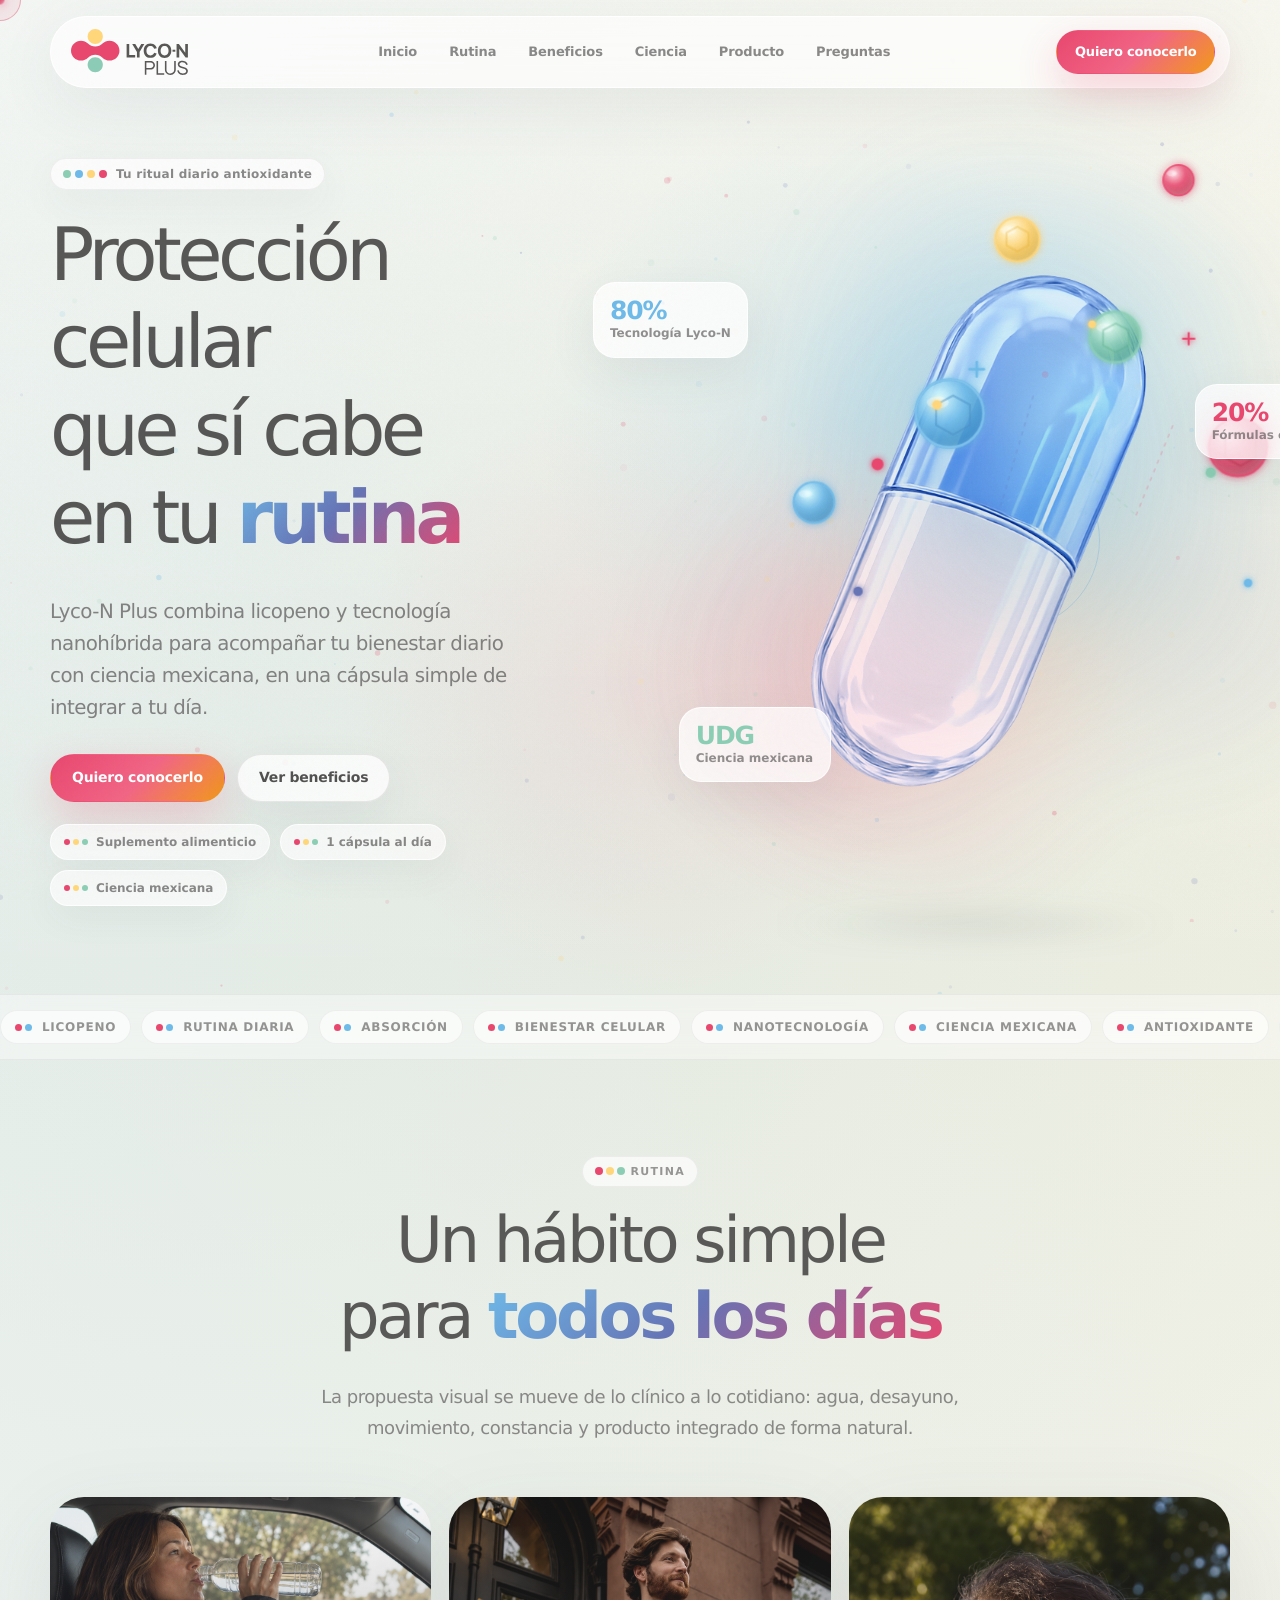
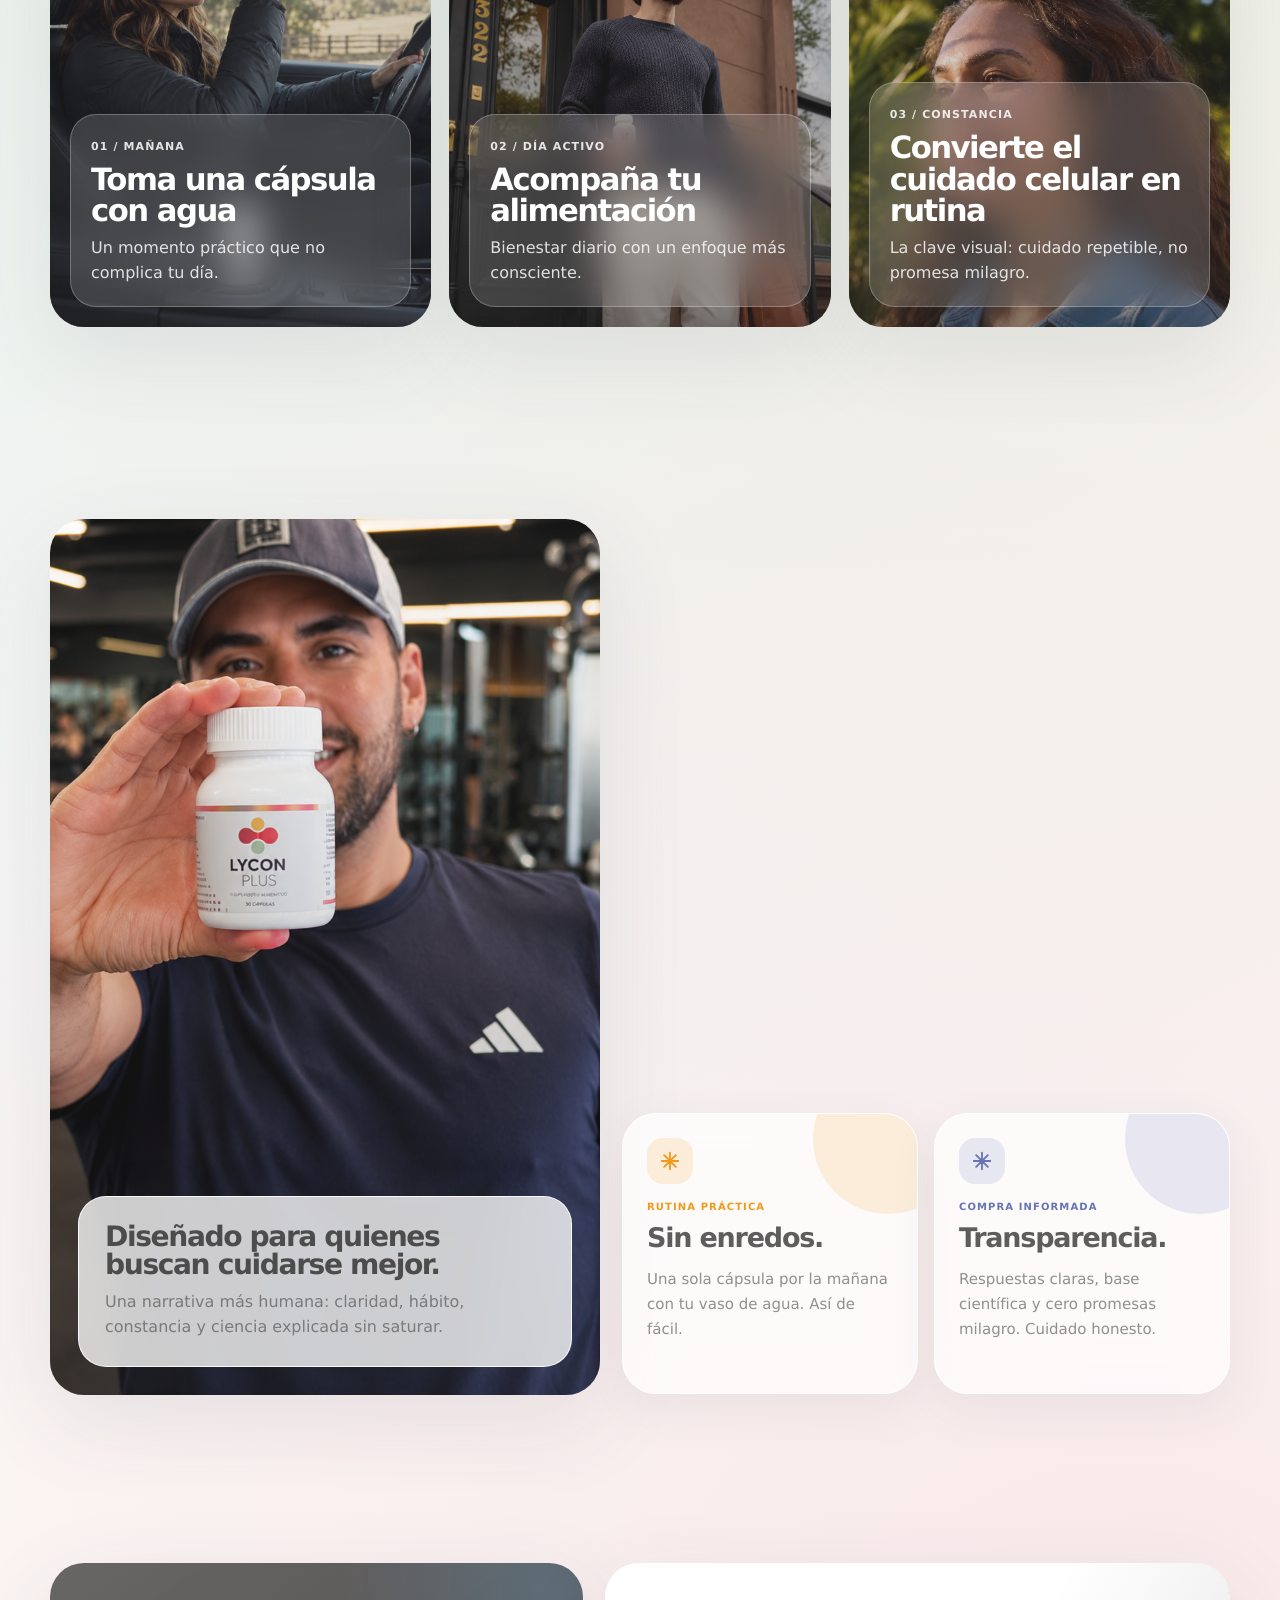
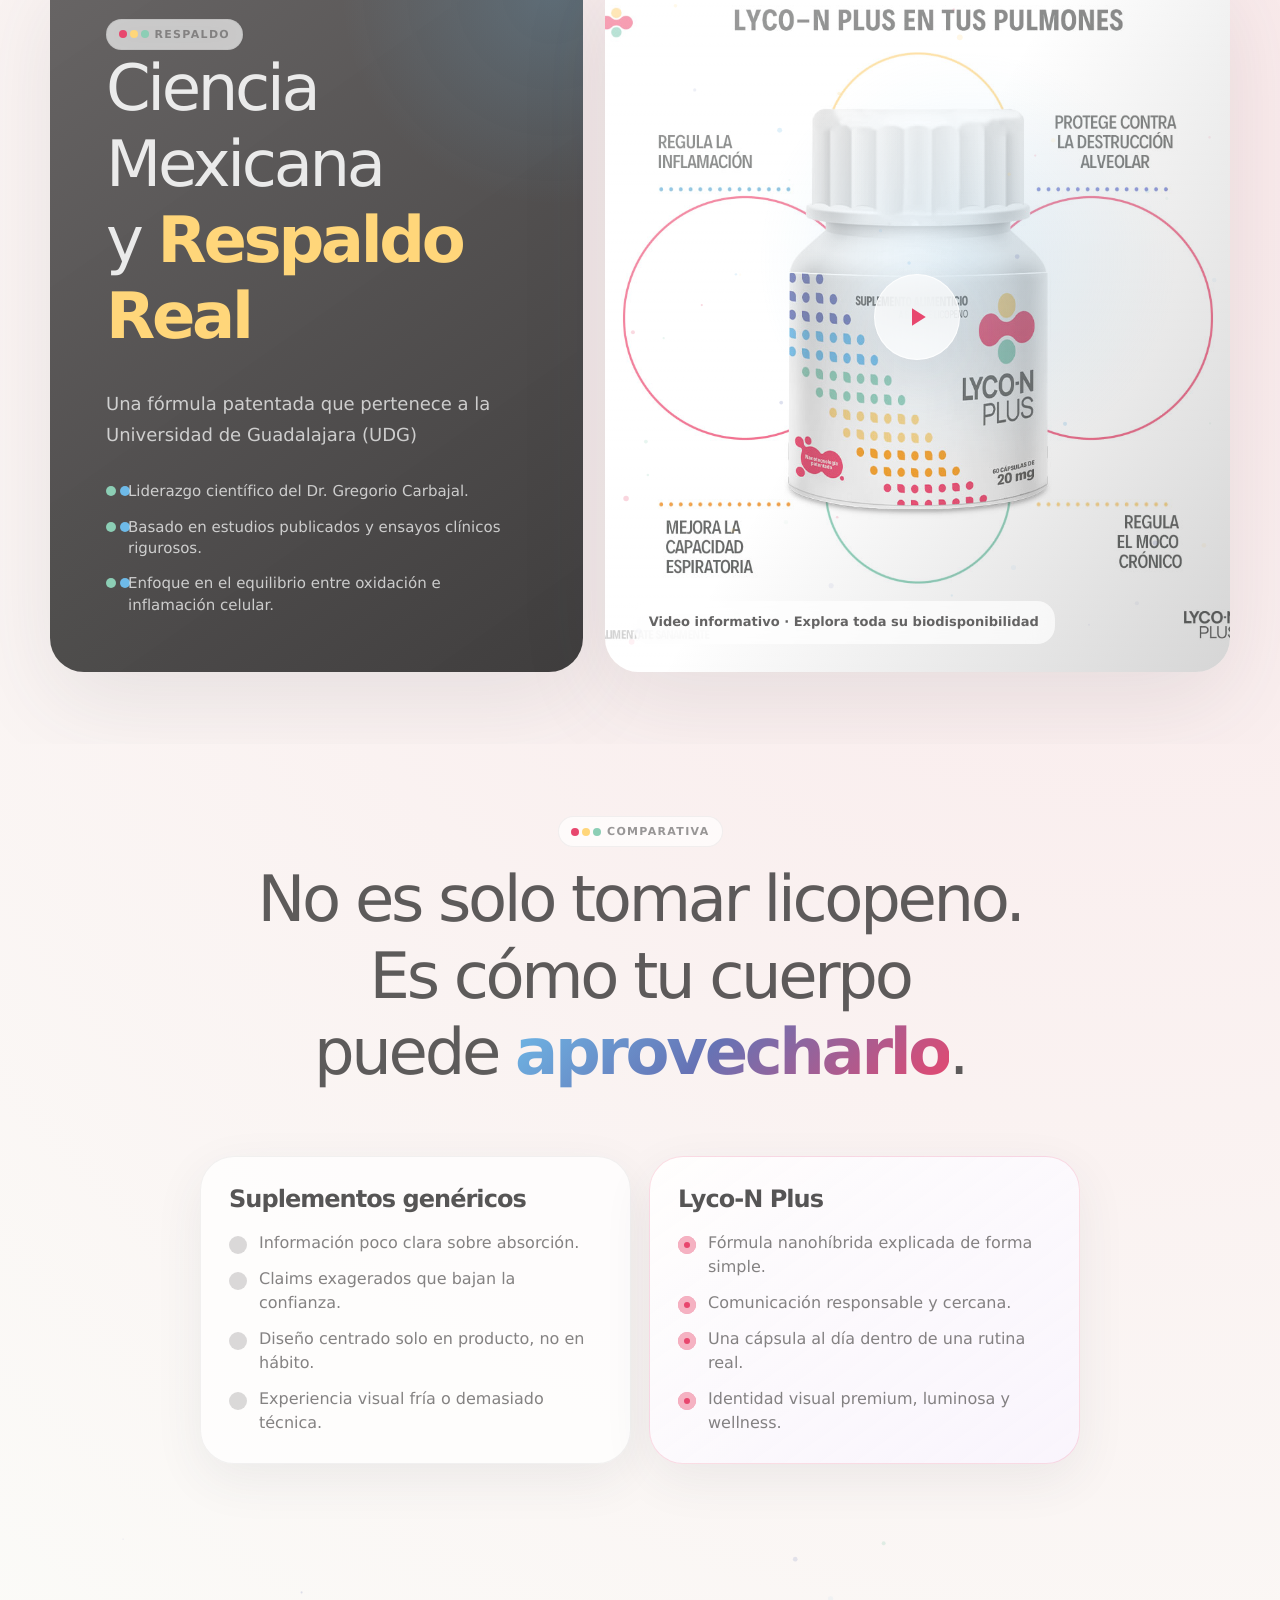
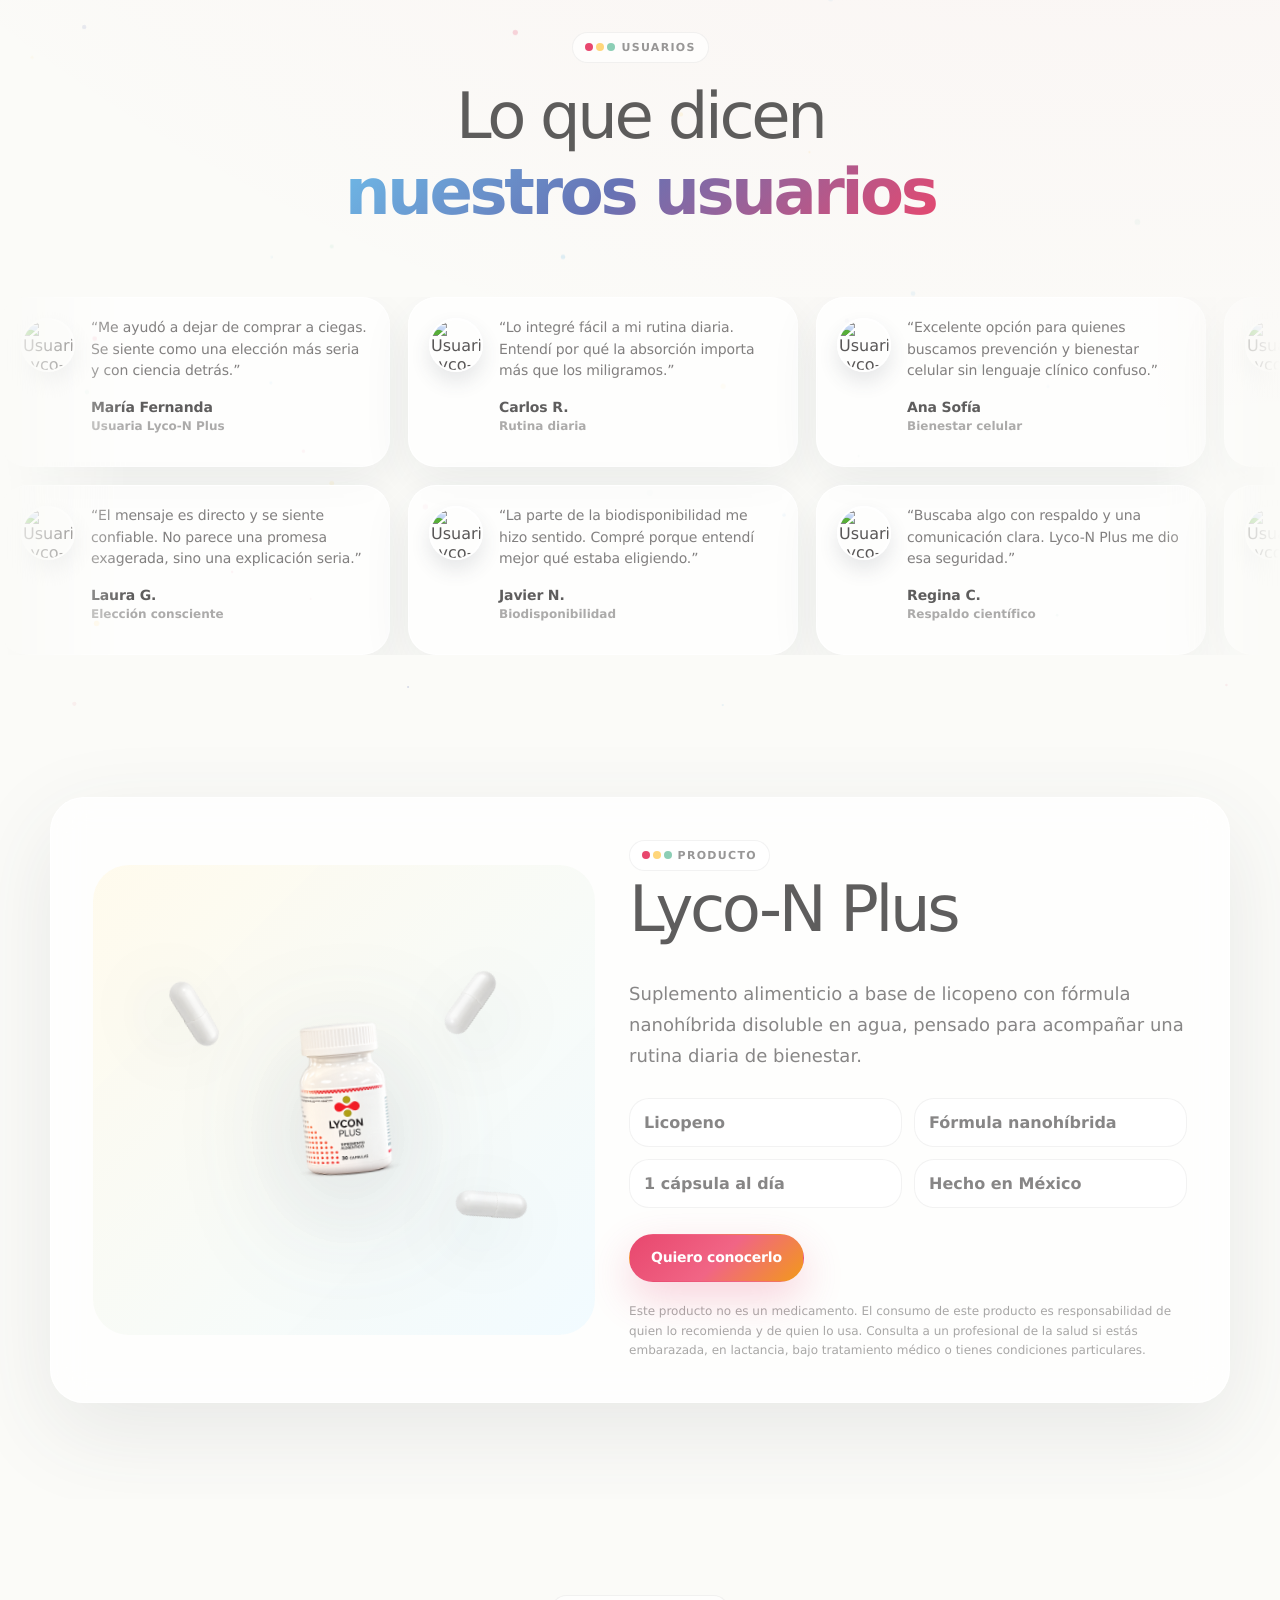
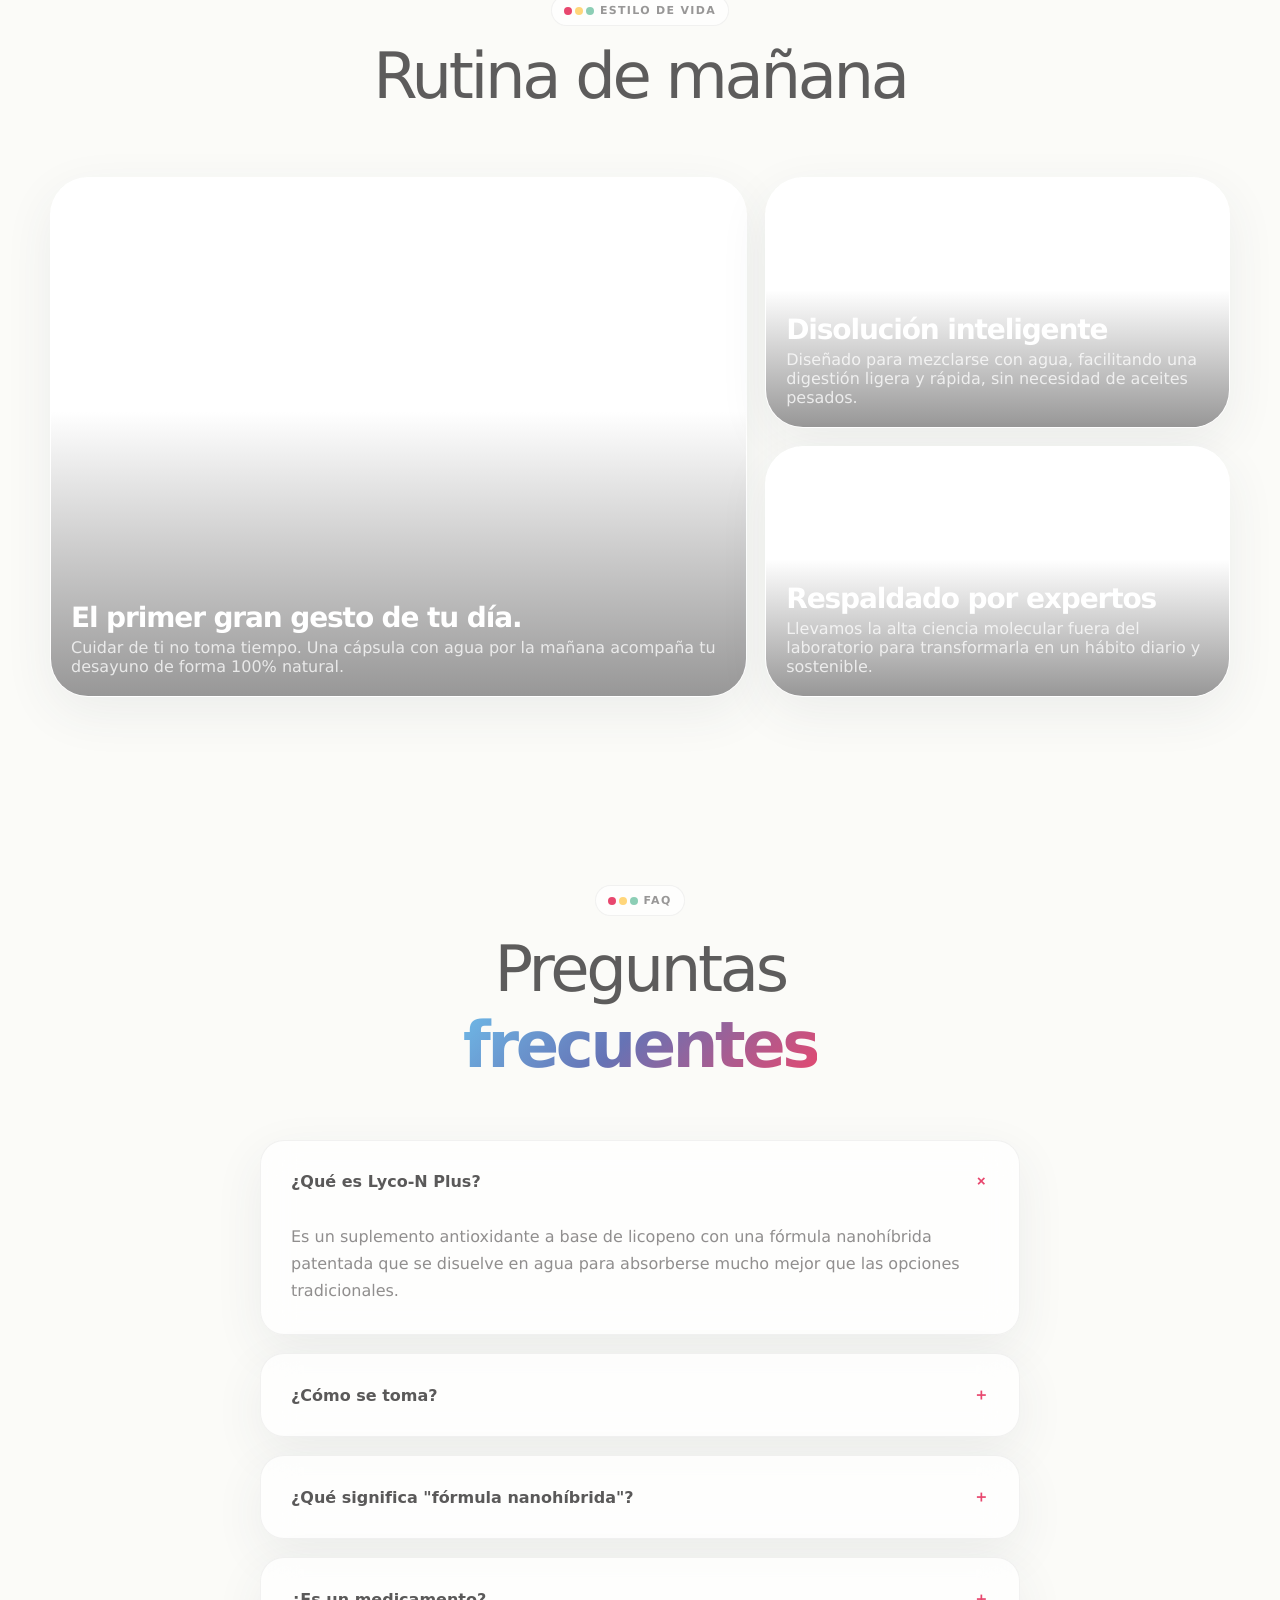
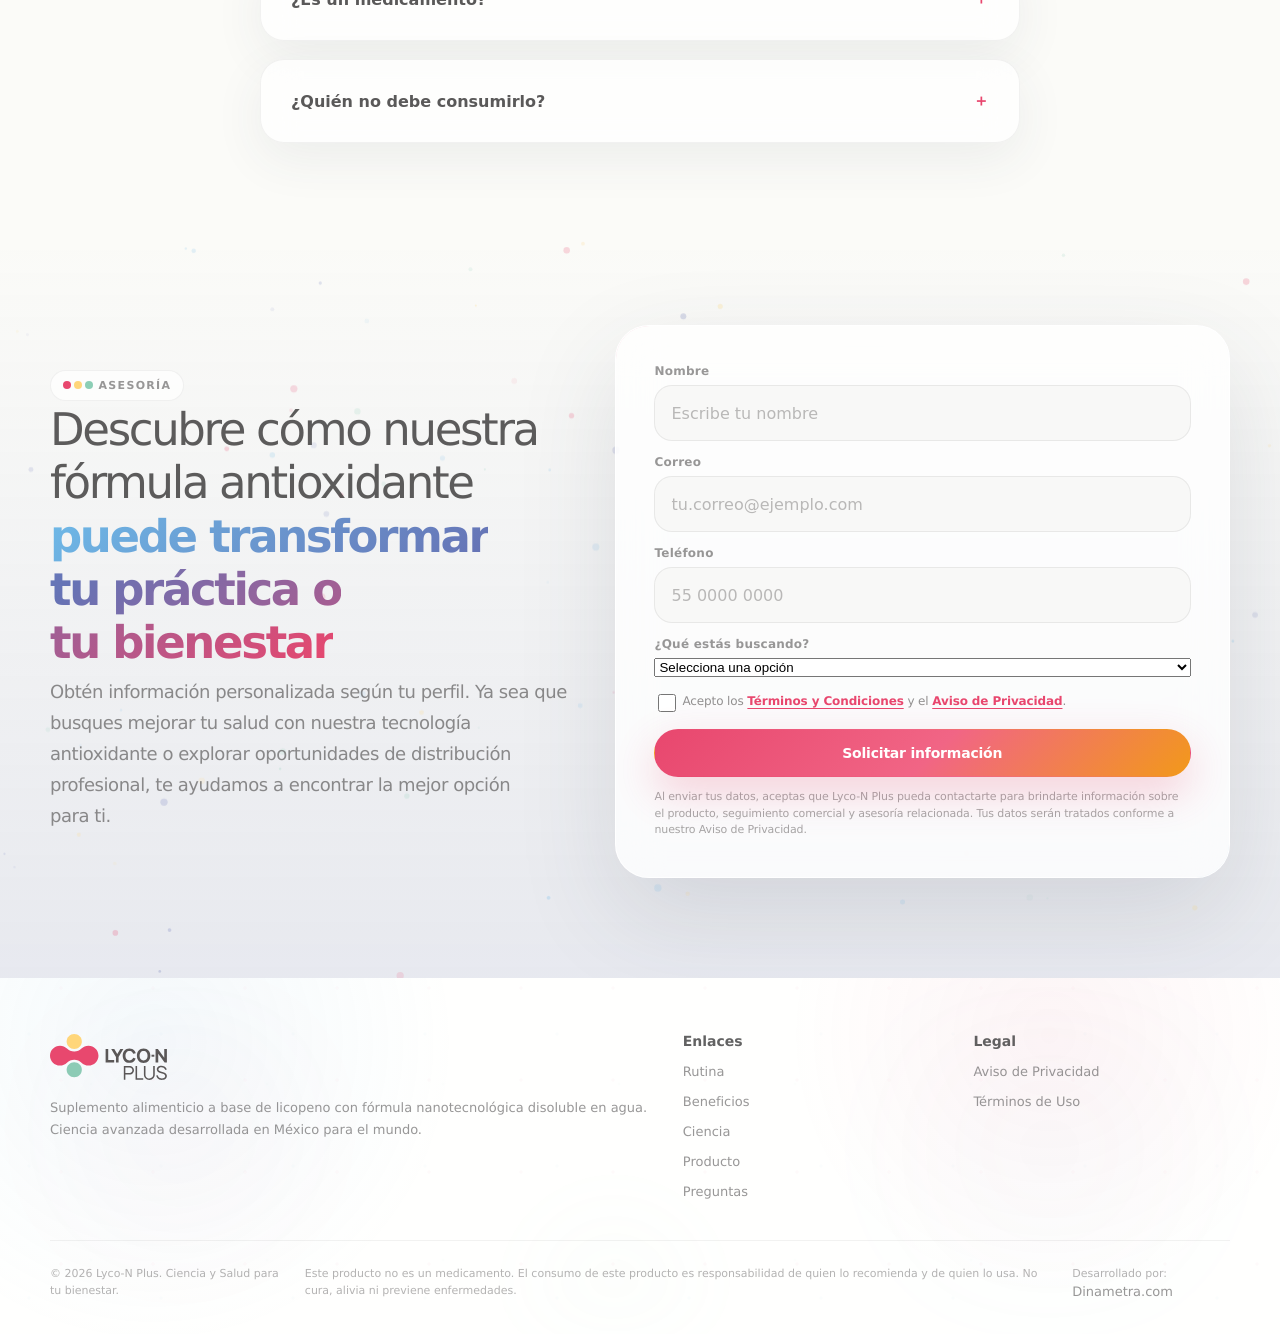
==== commit d152e537: "Update index y css en el form" ====
--- a/index.html
+++ b/index.html
@@ -421,34 +421,51 @@
       <div class="container cta-grid">
         <div class="cta-copy reveal">
           <span class="eyebrow fade-up">Asesoría</span>
-          <h2 class="split-title">
-            <span class="line-wrap"><span class="line">Empieza hoy tu ruta</span></span>
-            <span class="line-wrap"><span class="line"><strong>antioxidante</strong></span></span>
+          <h2 class="split-title" style="font-size: 45px !important;">
+            <span class="line-wrap"><span class="line">Descubre cómo nuestra fórmula antioxidante</span></span>
+            <span class="line-wrap"><span class="line"><strong>puede transformar tu práctica o tu bienestar</strong></span></span>
           </h2>
-          <p class="section-copy fade-up delay-1">Déjanos tus datos para recibir asesoría sobre nuestra fórmula nanotecnológica y cómo puede beneficiarte.</p>
-          <p class="section-copy fade-up delay-2" style="font-size:14px; margin-top:18px; color:rgba(89,87,87,.58);">Asesoría personalizada por un experto</p>
+          <p class="section-copy fade-up delay-1">Obtén información personalizada según tu perfil. Ya sea que busques mejorar tu salud con nuestra tecnología antioxidante o explorar oportunidades de distribución profesional, te ayudamos a encontrar la mejor opción para ti.</p>
         </div>
         <div class="form-card reveal delay-1">
           <form action="thankyou.html" method="get">
-            <div class="field">
-              <label for="nombre">Nombre</label>
-              <input id="nombre" name="nombre" type="text" placeholder="Escribe tu nombre" autocomplete="name" />
-            </div>
-            <div class="field">
-              <label for="correo">Correo</label>
-              <input id="correo" name="correo" type="email" placeholder="tu.correo@ejemplo.com" autocomplete="email" />
-            </div>
-            <div class="field">
-              <label for="telefono">Teléfono</label>
-              <input id="telefono" name="telefono" type="tel" placeholder="55 0000 0000" autocomplete="tel" />
-            </div>
-            <label class="legal-check">
-              <input type="checkbox" name="acepto_terminos" required />
-              <span>Acepto los <a href="/terminos-y-condiciones" target="_blank" rel="noopener">Términos y Condiciones</a> y el <a href="/aviso-de-privacidad" target="_blank" rel="noopener">Aviso de Privacidad</a>.</span>
-            </label>
-            <button type="submit" class="btn btn-primary btn-float">Agenda ahora</button>
-            <p class="legal-microcopy">Al enviar tus datos, aceptas que Lyco-N Plus pueda contactarte para brindarte información sobre el producto, seguimiento comercial y asesoría relacionada. Tus datos serán tratados conforme a nuestro Aviso de Privacidad.</p>
-          </form>
+
+  <div class="field">
+    <label for="nombre">Nombre</label>
+    <input id="nombre" name="nombre" type="text" placeholder="Escribe tu nombre" autocomplete="name" />
+  </div>
+
+  <div class="field">
+    <label for="correo">Correo</label>
+    <input id="correo" name="correo" type="email" placeholder="tu.correo@ejemplo.com" autocomplete="email" />
+  </div>
+
+  <div class="field">
+    <label for="telefono">Teléfono</label>
+    <input id="telefono" name="telefono" type="tel" placeholder="55 0000 0000" autocomplete="tel" />
+  </div>
+
+  <div class="field">
+    <label for="interes">¿Qué estás buscando?</label>
+    <select id="interes" name="interes" required>
+      <option value="" selected disabled>Selecciona una opción</option>
+      <option value="Quiero conocer el producto">Quiero conocer el producto</option>
+      <option value="Soy médico y me interesa distribuir">Soy médico y me interesa distribuir</option>
+    </select>
+  </div>
+
+  <label class="legal-check">
+    <input type="checkbox" name="acepto_terminos" required />
+    <span>Acepto los <a href="/terminos-y-condiciones" target="_blank" rel="noopener">Términos y Condiciones</a> y el <a href="/aviso-de-privacidad" target="_blank" rel="noopener">Aviso de Privacidad</a>.</span>
+  </label>
+
+  <button type="submit" class="btn btn-primary btn-float">Solicitar información</button>
+
+  <p class="legal-microcopy">
+    Al enviar tus datos, aceptas que Lyco-N Plus pueda contactarte para brindarte información sobre el producto, seguimiento comercial y asesoría relacionada. Tus datos serán tratados conforme a nuestro Aviso de Privacidad.
+  </p>
+
+</form>
         </div>
       </div>
     </section>
@@ -683,4 +700,4 @@
 
   </script>
 </body>
-</html>+</html>
